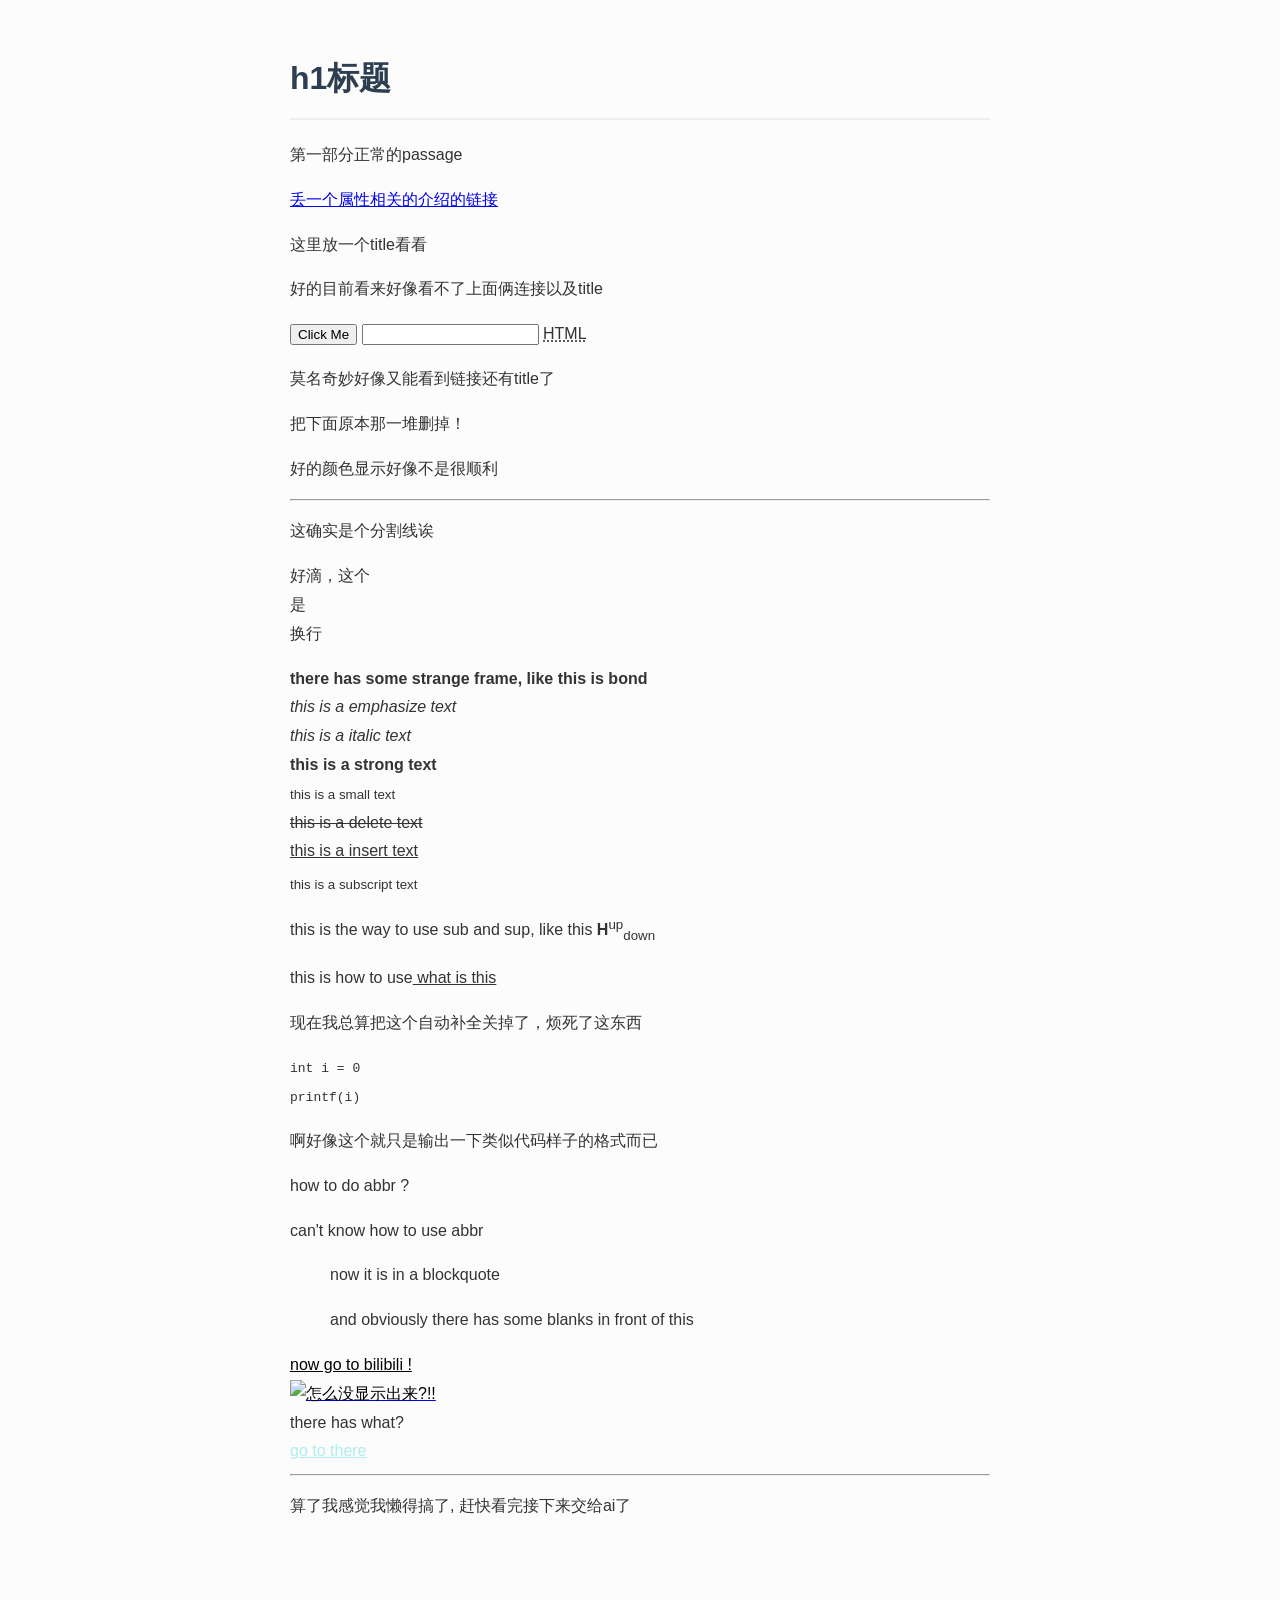
==== index.html @ e60d880b "html的学习就暂且到这里来，懒得看了，这个分支大概结束？（" ====
<!DOCTYPE html>
<html lang="zh-CN">
<head>
    <meta charset="UTF-8">
    <title>用于测试</title>
    <style>
        body {
            font-family: "Microsoft YaHei", sans-serif; /* 设置字体 */
            margin: 50px auto; /* 让内容在屏幕中间 */
            max-width: 700px; /* 限制网页最大宽度，阅读起来更舒服 */
            line-height: 1.8; /* 行间距 */
            color: #333; /* 文字颜色：深灰色 */
            background-color: #fcfcfc; /* 页面背景色：非常淡的浅灰白 */
        }
        h1 {
            color: #2c3e50; /* 标题颜色 */
            border-bottom: 2px solid #eee; /* 标题下面加一条浅色横线 */
            padding-bottom: 10px;
        }
        .highlight {
            background-color: #ffe0b2; /* 给文字加个橙色荧光笔背景 */
            padding: 2px 6px;
            border-radius: 4px;
        }
    </style>
</head>
<body>
    <h1>h1标题 </h1>
    <p>第一部分正常的passage</p>

    <a href="https://www.runoob.com/html/html-attributes.html">丢一个属性相关的介绍的链接</a>
    <p title="你能看到这个title吗">这里放一个title看看</p>
    <p>好的目前看来好像看不了上面俩连接以及title</p>
    <button onclick="alert('Button clicked!')">Click Me</button>
    <input type="text" required>
    <abbr title="HyperText Markup Language">HTML</abbr>
    <p>莫名奇妙好像又能看到链接还有title了</p>
    <p><span stytle="color:blue;font=Arial"> 把下面原本那一堆删掉！</span></p>
    <p>好的颜色显示好像不是很顺利</p>
    <hr>
    <p>这确实是个分割线诶</p>
    <!--原来如此，这个是注释！-->
    <!--我去，突然发现想搓网页除了html还要弄css还有js还有nodejs然后再去学css的高级版，纳尼，这么麻烦，那我还学鸡毛啊-->
    <p>好滴，这个<br>是<br>换行</p>
    <b>there has some strange frame, like this is bond</b></br>
    <em>this is a emphasize text</em></br>
    <i>this is a italic text</i></br>
    <strong>this is a strong text</strong></br>
    <small>this is a small text</small></br>
    <del>this is a delete text</del></br>
    <ins>this is a insert text</ins></br>
    <sub>this is a subscript text</sub></br>
    <p>this is the way  to use sub and sup, like this <b>H</b><sup>up</sup><sub>down</sub></b></p>
    <p>this is how to use<ins> what is this </ins></p>
    <p>现在我总算把这个自动补全关掉了，烦死了这东西</p>
    <p><code>
        int i = 0</br>
        printf(i)
    </code></p>
    <p>啊好像这个就只是输出一下类似代码样子的格式而已</p>
    <abbr>how to do abbr ?</abbr>
    <abbr title="sand"></abbr>
    <p> can't know how to use abbr</p>
    <blockquote>
        <p> now it is in a blockquote</p>
        <p>and obviously there has some blanks in front of this</p>
    </blockquote>
    <a href="https://www.bilibili.com/" target="_blank"style="color:black">now go to bilibili !</a>
    <br>
    <a href="https://gal.saop.cc/p/42529/?highlight=eden">
        <img src="sion.png" alt="怎么没显示出来?!!"style="color:black">
    </a>
    <br>
    <a id="here">there has what?</a><br>
    <a href="#here" style="color:paleturquoise">go to there</a>
    <hr>
    <p>算了我感觉我懒得搞了, 赶快看完接下来交给ai了</p>

    
    <br><br><br><br><br><br><br>
</body>
</html>
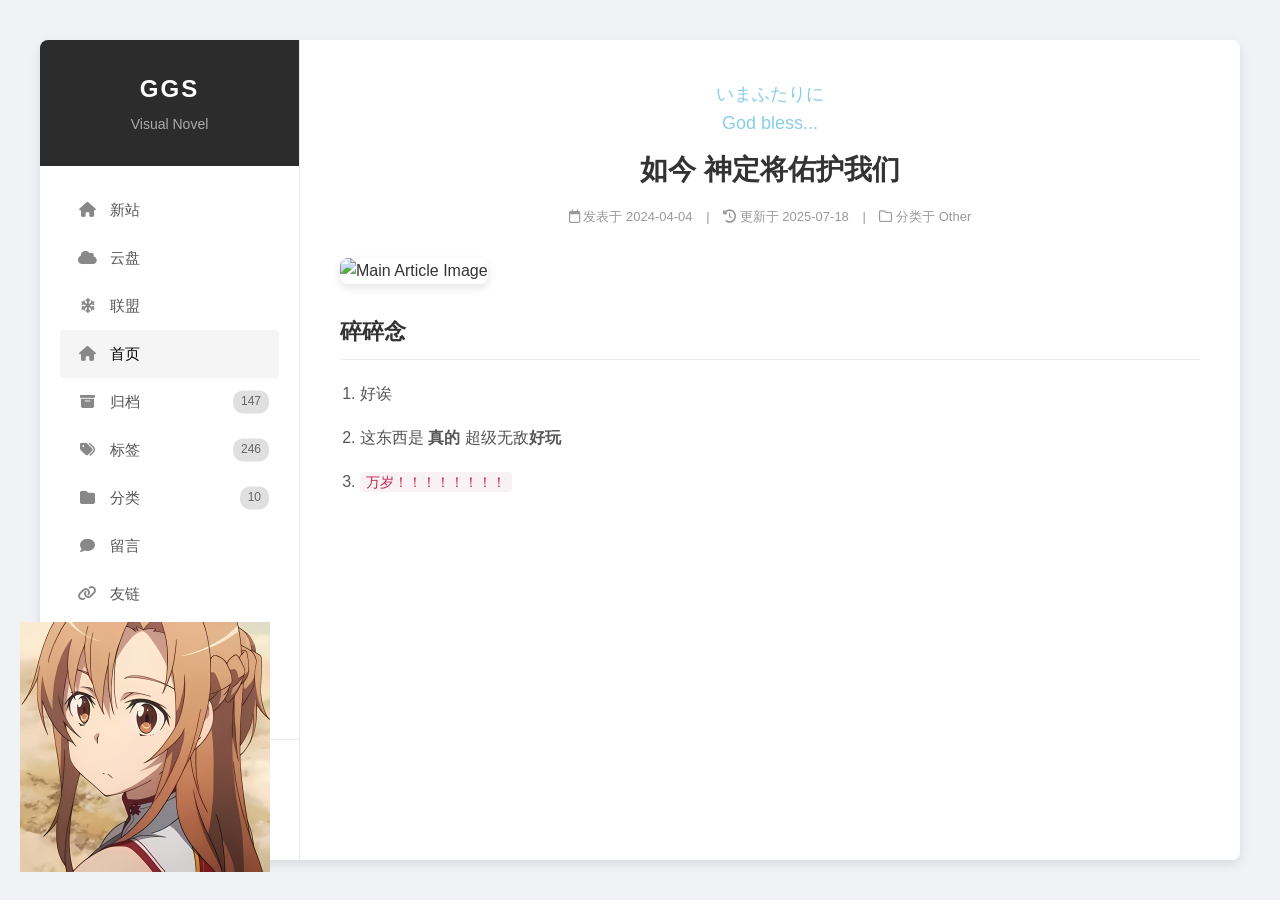
==== commit ecd10bbf: "该分支是最终网站会在的分支——————初调试" ====
--- a/index.html
+++ b/index.html
@@ -2,81 +2,92 @@
 <html lang="zh-CN">
 <head>
     <meta charset="UTF-8">
-    <title>用于测试</title>
-    <style>
-        body {
-            font-family: "Microsoft YaHei", sans-serif; /* 设置字体 */
-            margin: 50px auto; /* 让内容在屏幕中间 */
-            max-width: 700px; /* 限制网页最大宽度，阅读起来更舒服 */
-            line-height: 1.8; /* 行间距 */
-            color: #333; /* 文字颜色：深灰色 */
-            background-color: #fcfcfc; /* 页面背景色：非常淡的浅灰白 */
-        }
-        h1 {
-            color: #2c3e50; /* 标题颜色 */
-            border-bottom: 2px solid #eee; /* 标题下面加一条浅色横线 */
-            padding-bottom: 10px;
-        }
-        .highlight {
-            background-color: #ffe0b2; /* 给文字加个橙色荧光笔背景 */
-            padding: 2px 6px;
-            border-radius: 4px;
-        }
-    </style>
+    <meta name="viewport" content="width=device-width, initial-scale=1.0">
+    <title>GGS - Visual Novel</title>
+    <link rel="stylesheet" href="style.css">
+    <link rel="stylesheet" href="https://cdnjs.cloudflare.com/ajax/libs/font-awesome/6.4.0/css/all.min.css">
 </head>
 <body>
-    <h1>h1标题 </h1>
-    <p>第一部分正常的passage</p>
 
-    <a href="https://www.runoob.com/html/html-attributes.html">丢一个属性相关的介绍的链接</a>
-    <p title="你能看到这个title吗">这里放一个title看看</p>
-    <p>好的目前看来好像看不了上面俩连接以及title</p>
-    <button onclick="alert('Button clicked!')">Click Me</button>
-    <input type="text" required>
-    <abbr title="HyperText Markup Language">HTML</abbr>
-    <p>莫名奇妙好像又能看到链接还有title了</p>
-    <p><span stytle="color:blue;font=Arial"> 把下面原本那一堆删掉！</span></p>
-    <p>好的颜色显示好像不是很顺利</p>
-    <hr>
-    <p>这确实是个分割线诶</p>
-    <!--原来如此，这个是注释！-->
-    <!--我去，突然发现想搓网页除了html还要弄css还有js还有nodejs然后再去学css的高级版，纳尼，这么麻烦，那我还学鸡毛啊-->
-    <p>好滴，这个<br>是<br>换行</p>
-    <b>there has some strange frame, like this is bond</b></br>
-    <em>this is a emphasize text</em></br>
-    <i>this is a italic text</i></br>
-    <strong>this is a strong text</strong></br>
-    <small>this is a small text</small></br>
-    <del>this is a delete text</del></br>
-    <ins>this is a insert text</ins></br>
-    <sub>this is a subscript text</sub></br>
-    <p>this is the way  to use sub and sup, like this <b>H</b><sup>up</sup><sub>down</sub></b></p>
-    <p>this is how to use<ins> what is this </ins></p>
-    <p>现在我总算把这个自动补全关掉了，烦死了这东西</p>
-    <p><code>
-        int i = 0</br>
-        printf(i)
-    </code></p>
-    <p>啊好像这个就只是输出一下类似代码样子的格式而已</p>
-    <abbr>how to do abbr ?</abbr>
-    <abbr title="sand"></abbr>
-    <p> can't know how to use abbr</p>
-    <blockquote>
-        <p> now it is in a blockquote</p>
-        <p>and obviously there has some blanks in front of this</p>
-    </blockquote>
-    <a href="https://www.bilibili.com/" target="_blank"style="color:black">now go to bilibili !</a>
-    <br>
-    <a href="https://gal.saop.cc/p/42529/?highlight=eden">
-        <img src="sion.png" alt="怎么没显示出来?!!"style="color:black">
-    </a>
-    <br>
-    <a id="here">there has what?</a><br>
-    <a href="#here" style="color:paleturquoise">go to there</a>
-    <hr>
-    <p>算了我感觉我懒得搞了, 赶快看完接下来交给ai了</p>
+    <div class="page-wrapper">
+        
+        <div class="main-container">
+            
+            <aside class="sidebar">
+                <div class="sidebar-header">
+                    <h1>GGS</h1>
+                    <p>Visual Novel</p>
+                </div>
 
-    
-    <br><br><br><br><br><br><br>
+                <nav class="sidebar-menu">
+                    <ul>
+                        <li><a href="#"><i class="fa-solid fa-house"></i> 新站</a></li>
+                        <li><a href="#"><i class="fa-solid fa-cloud"></i> 云盘</a></li>
+                        <li><a href="#"><i class="fa-solid fa-snowflake"></i> 联盟</a></li>
+                        <li class="active"><a href="#"><i class="fa-solid fa-home"></i> 首页</a></li>
+                        <li>
+                            <a href="#"><i class="fa-solid fa-box-archive"></i> 归档</a>
+                            <span class="badge">147</span>
+                        </li>
+                        <li>
+                            <a href="#"><i class="fa-solid fa-tags"></i> 标签</a>
+                            <span class="badge">246</span>
+                        </li>
+                        <li>
+                            <a href="#"><i class="fa-solid fa-folder"></i> 分类</a>
+                            <span class="badge">10</span>
+                        </li>
+                        <li><a href="#"><i class="fa-solid fa-comment"></i> 留言</a></li>
+                        <li><a href="#"><i class="fa-solid fa-link"></i> 友链</a></li>
+                        <li><a href="#"><i class="fa-solid fa-info-circle"></i> 关于</a></li>
+                    </ul>
+                </nav>
+
+                <div class="sidebar-widget">
+                    <img id="music-btn" src="https://t.alcy.cc/ycy"alt="Asuna Placeholder" style="cursor: pointer;">
+                    <p class="widget-title">Asuna</p>
+                    <p class="widget-subtitle">LINK START!</p>
+                </div>
+            </aside>
+
+            <main class="content-area">
+                
+                <header class="article-header">
+                    <h2 class="sub-title" style="font-size: large;">いまふたりに <br>God bless...</h2>
+                    <h1 class="main-title">如今 神定将佑护我们</h1>
+                    
+                    <div class="article-meta">
+                        <span><i class="fa-regular fa-calendar"></i> 发表于 2024-04-04</span> | 
+                        <span><i class="fa-solid fa-clock-rotate-left"></i> 更新于 2025-07-18</span> | 
+                        <span><i class="fa-regular fa-folder"></i> 分类于 Other</span>
+                    </div>
+                </header>
+
+                <div class="article-image">
+                    <img src="https://picsum.photos/800/450" alt="Main Article Image">
+                </div>
+
+                <div class="article-content">
+                    <h3>碎碎念</h3>
+                    <ol>
+                        <li>好诶</li>
+                        <li>这东西是 <strong>真的</strong> 超级无敌<strong>好玩</strong></li>
+                        <li><code>万岁！！！！！！！！</code> </li>
+                    </ol>
+                </div>
+
+            </main>
+
+        </div>
+    </div>
+
+    <audio id="bg-music" src="" loop></audio>
+
+    <div id="web-pet" class="web-pet-container">
+        <div id="pet-dialog" class="pet-dialog">哇，你终于回来了~</div>
+        <img id="pet-img" src="pet.jpg" alt="桌宠">
+    </div>
+
+    <script src="script.js"></script>
 </body>
 </html>
--- a/style.css
+++ b/style.css
@@ -0,0 +1,282 @@
+/* ================= 基础重置 ================= */
+* {
+    margin: 0;
+    padding: 0;
+    box-sizing: border-box;
+    font-family: 'Microsoft YaHei', -apple-system, BlinkMacSystemFont, "Segoe UI", Roboto, "Helvetica Neue", Arial, sans-serif;
+}
+
+body {
+    background-color: #f0f2f5;
+    color: #333;
+    line-height: 1.6;
+    /* ==== 新增：固定平铺二次元背景 ==== */
+    /* 将下面单引号里的文字替换成我刚才单独发给你的那串图片链接，或者你保存在本地的图片路径 */
+    background-image: url('https://i.etsystatic.com/44283612/r/il/614a7c/5187283592/il_1588xN.5187283592_afxb.jpg');
+    background-repeat: repeat; /* 让背景像地砖一样铺满 */
+    background-size: 2000px; /* 控制平铺图案的大小，数值越小图案越密集 */
+    background-attachment: fixed; /* 核心：鼠标滚动网页时，背景图保持固定不动 */
+}
+
+/* ================= 整体布局 ================= */
+.page-wrapper {
+    /* 如果你需要左右两侧的二次元背景图，可以在这里设置 background-image */
+    min-height: 100vh;
+    padding: 40px 20px;
+    display: flex;
+    justify-content: center;
+}
+
+.main-container {
+    display: flex;
+    width: 100%;
+    max-width: 1200px;
+    background-color: #ffffff;
+    box-shadow: 0 4px 12px rgba(0,0,0,0.1);
+    border-radius: 8px;
+    overflow: hidden; /* 防止内容溢出圆角 */
+}
+
+/* ================= 侧边栏样式 ================= */
+.sidebar {
+    width: 260px;
+    flex-shrink: 0; /* 防止侧边栏被压缩 */
+    border-right: 1px solid #eaeaea;
+    display: flex;
+    flex-direction: column;
+}
+
+.sidebar-header {
+    background-color: #2c2c2c;
+    color: #ffffff;
+    padding: 30px 20px;
+    text-align: center;
+}
+
+.sidebar-header h1 {
+    font-size: 24px;
+    letter-spacing: 2px;
+}
+
+.sidebar-header p {
+    font-size: 14px;
+    color: #aaaaaa;
+    margin-top: 5px;
+}
+
+/* 侧边栏导航 */
+.sidebar-menu {
+    padding: 20px 0;
+    flex-grow: 1;
+}
+
+.sidebar-menu ul {
+    list-style: none;
+}
+
+.sidebar-menu li {
+    padding: 0 20px;
+    position: relative;
+}
+
+.sidebar-menu a {
+    display: flex;
+    align-items: center;
+    padding: 12px 15px;
+    text-decoration: none;
+    color: #555;
+    font-size: 15px;
+    border-radius: 4px;
+    transition: background-color 0.2s, color 0.2s;
+}
+
+.sidebar-menu a i {
+    width: 25px;
+    text-align: center;
+    margin-right: 10px;
+    color: #888;
+}
+
+.sidebar-menu li:hover a, 
+.sidebar-menu li.active a {
+    background-color: #f5f5f5;
+    color: #000;
+}
+
+/* 侧边栏徽章 (数字) */
+.badge {
+    position: absolute;
+    right: 30px;
+    top: 50%;
+    transform: translateY(-50%);
+    background-color: #e0e0e0;
+    color: #666;
+    font-size: 12px;
+    padding: 2px 8px;
+    border-radius: 10px;
+}
+
+/* 侧边栏底部小工具 */
+.sidebar-widget {
+    padding: 20px;
+    text-align: center;
+    border-top: 1px solid #eaeaea;
+}
+
+.sidebar-widget img {
+    width: 100%;
+    border-radius: 4px;
+    margin-bottom: 10px;
+}
+
+.widget-title {
+    font-weight: bold;
+}
+
+.widget-subtitle {
+    font-size: 12px;
+    color: #888;
+}
+
+/* ================= 主内容区域样式 ================= */
+.content-area {
+    flex-grow: 1;
+    padding: 40px;
+    background-color: #fff;
+    overflow-y: auto; /* 内容过多时可滚动 */
+}
+
+/* 文章头部 */
+.article-header {
+    text-align: center;
+    margin-bottom: 30px;
+}
+
+.sub-title {
+    font-size: 20px;
+    color: #87ceeb; /* 浅蓝色 */
+    font-weight: normal;
+    margin-bottom: 10px;
+}
+
+.main-title {
+    font-size: 28px;
+    color: #333;
+    margin-bottom: 15px;
+}
+
+.article-meta {
+    font-size: 13px;
+    color: #999;
+}
+
+.article-meta span {
+    margin: 0 10px;
+}
+
+/* 文章图片 */
+.article-image {
+    margin-bottom: 30px;
+}
+
+.article-image img {
+    width: 100%;
+    border-radius: 8px;
+    box-shadow: 0 4px 10px rgba(0,0,0,0.1);
+}
+
+/* 文章正文 */
+.article-content h3 {
+    font-size: 22px;
+    margin-bottom: 20px;
+    padding-bottom: 10px;
+    border-bottom: 1px solid #eaeaea;
+}
+
+.article-content ol {
+    padding-left: 20px;
+    line-height: 1.8;
+    color: #555;
+}
+
+.article-content li {
+    margin-bottom: 15px;
+}
+
+.article-content code {
+    background-color: #f9f2f4;
+    color: #c7254e;
+    padding: 2px 6px;
+    border-radius: 4px;
+    font-size: 14px;
+}
+/* ================= 交互特效与组件样式 ================= */
+
+/* 1. 鼠标光彩拖尾 */
+.mouse-trail {
+    position: absolute;
+    width: 10px;
+    height: 10px;
+    border-radius: 50%;
+    pointer-events: none; /* 防止特效阻挡鼠标点击 */
+    z-index: 9999;
+    /* 拖尾渐渐缩小并消失的动画 */
+    animation: trailFade 0.6s linear forwards; 
+}
+@keyframes trailFade {
+    0% { opacity: 0.8; transform: scale(1); }
+    100% { opacity: 0; transform: scale(0.2); }
+}
+
+/* 2. 点击烟花爆炸粒子 */
+.firework-particle {
+    position: absolute;
+    width: 6px;
+    height: 6px;
+    border-radius: 50%;
+    pointer-events: none;
+    z-index: 10000;
+    /* 烟花向四周散开并消失的动画 */
+    animation: blast 0.6s ease-out forwards;
+}
+@keyframes blast {
+    0% { transform: translate(0, 0) scale(1); opacity: 1; }
+    100% { transform: translate(var(--tx), var(--ty)) scale(0); opacity: 0; }
+}
+
+/* 3. 左下角桌宠样式 */
+.web-pet-container {
+    position: fixed;
+    left: 20px; /* 距离屏幕左侧的距离 */
+    bottom: 20px; /* 距离屏幕底部的距离 */
+    z-index: 9998;
+    cursor: pointer;
+}
+
+.web-pet-container img {
+    height: 250px; /* 桌宠图片的高度，可根据你的图片调整 */
+    width: auto;
+    transition: transform 0.2s; /* 转身时的过渡动画 */
+}
+
+/* 桌宠对话框样式（截图里那种带半透明底色的文字框） */
+.pet-dialog {
+    position: absolute;
+    top: -40px; /* 悬浮在小人头上 */
+    left: 40px;
+    background-color: rgba(240, 230, 210, 0.9); /* 奶黄色半透明背景 */
+    color: #666;
+    padding: 8px 15px;
+    border-radius: 10px;
+    font-size: 14px;
+    white-space: nowrap;
+    opacity: 0; /* 默认隐藏 */
+    transition: opacity 0.3s ease;
+    pointer-events: none;
+    box-shadow: 0 2px 5px rgba(0,0,0,0.1);
+}
+
+/* 显示对话框的类名 */
+.pet-dialog.show {
+    opacity: 1;
+}
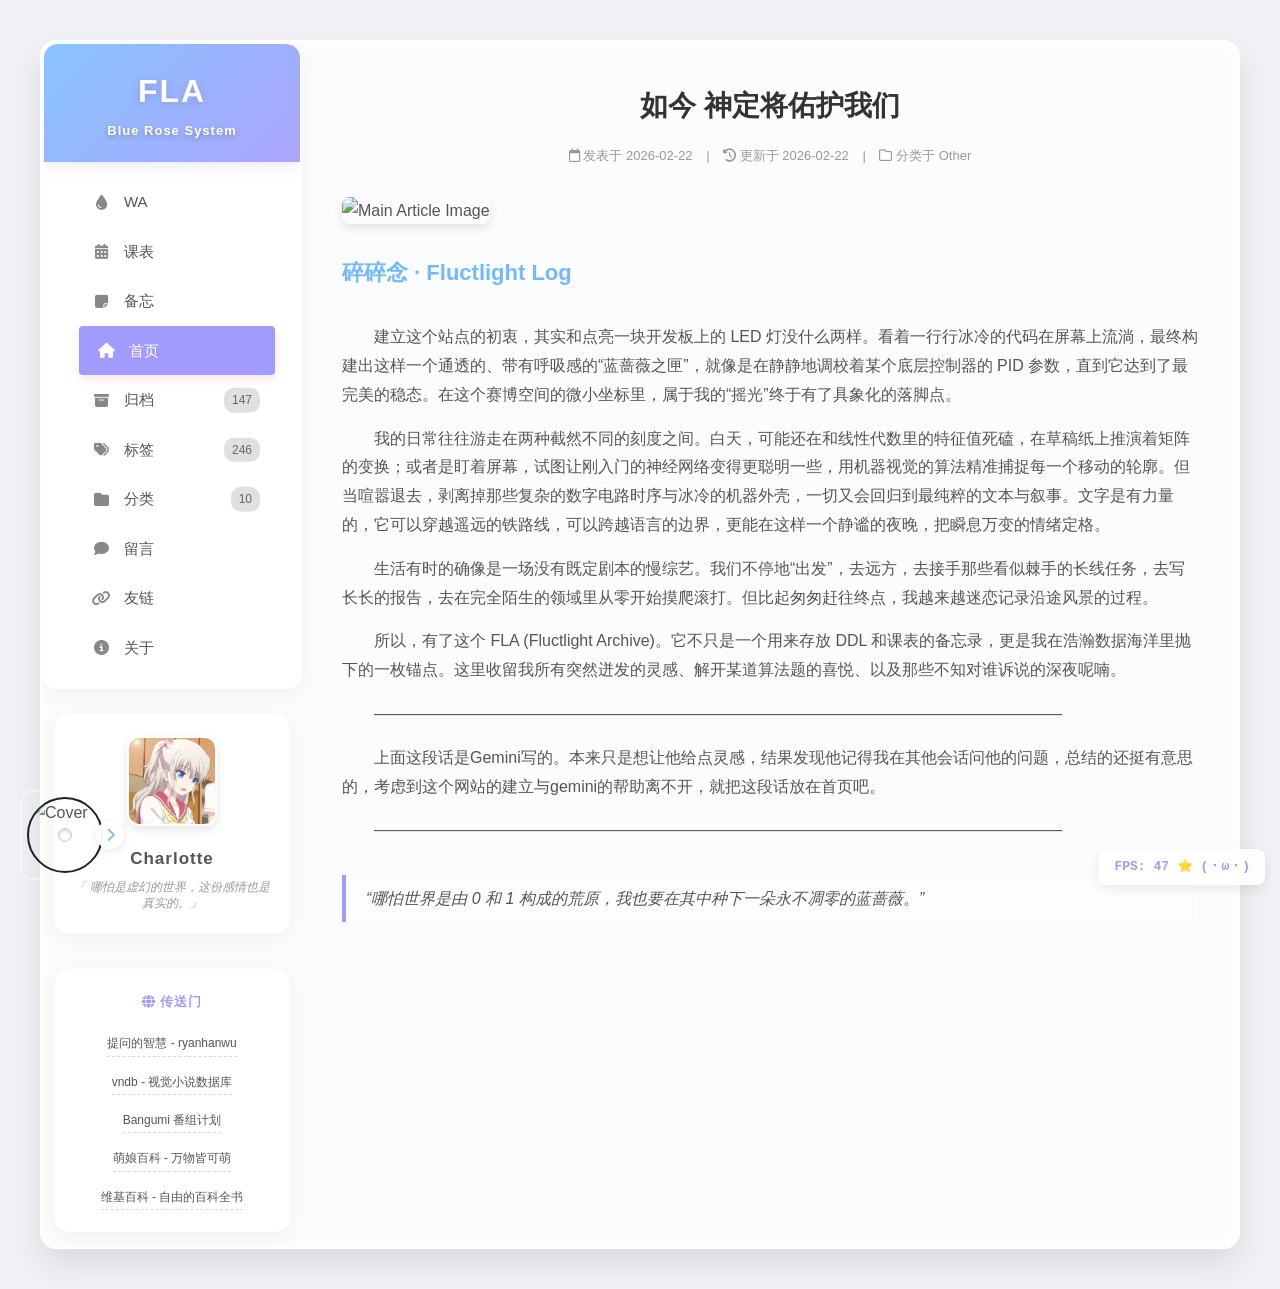
==== commit 39883fd2: "完成大部分页面基本功能设计，并且已经接入音乐播放功能,未上传本地music音乐库" ====
--- a/index.html
+++ b/index.html
@@ -3,7 +3,7 @@
 <head>
     <meta charset="UTF-8">
     <meta name="viewport" content="width=device-width, initial-scale=1.0">
-    <title>GGS - Visual Novel</title>
+    <title>FLA - Blue Rose Archive</title>
     <link rel="stylesheet" href="style.css">
     <link rel="stylesheet" href="https://cdnjs.cloudflare.com/ajax/libs/font-awesome/6.4.0/css/all.min.css">
 </head>
@@ -13,67 +13,109 @@
         
         <div class="main-container">
             
-            <aside class="sidebar">
-                <div class="sidebar-header">
-                    <h1>GGS</h1>
-                    <p>Visual Novel</p>
-                </div>
-
-                <nav class="sidebar-menu">
-                    <ul>
-                        <li><a href="#"><i class="fa-solid fa-house"></i> 新站</a></li>
-                        <li><a href="#"><i class="fa-solid fa-cloud"></i> 云盘</a></li>
-                        <li><a href="#"><i class="fa-solid fa-snowflake"></i> 联盟</a></li>
-                        <li class="active"><a href="#"><i class="fa-solid fa-home"></i> 首页</a></li>
+           <aside class="sidebar">
+                
+                <div class="sidebar-block">
+                    <div class="sidebar-header">
+                        <h1 style="font-size: 32px; letter-spacing: 2px;">FLA</h1>
+                        <p style="font-size: 13px; opacity: 0.8;">Blue Rose System</p>
+                    </div>
+                    <nav class="sidebar-menu" style="padding: 15px 10px;">
+                        <ul>
+                        <li><a href="WA.html"><i class="fa-solid fa-droplet"></i> WA</a></li>
+                        <li><a href="schedule.html"><i class="fa-solid fa-calendar-days"></i> 课表</a></li>
+                        <li><a href="remind.html"><i class="fa-solid fa-note-sticky"></i> 备忘</a></li>
+                        <li class="active"><a href="index.html"><i class="fa-solid fa-home"></i> 首页</a></li>
                         <li>
                             <a href="#"><i class="fa-solid fa-box-archive"></i> 归档</a>
                             <span class="badge">147</span>
                         </li>
                         <li>
-                            <a href="#"><i class="fa-solid fa-tags"></i> 标签</a>
+                            <a href="label.html"><i class="fa-solid fa-tags"></i> 标签</a>
                             <span class="badge">246</span>
                         </li>
                         <li>
                             <a href="#"><i class="fa-solid fa-folder"></i> 分类</a>
                             <span class="badge">10</span>
                         </li>
-                        <li><a href="#"><i class="fa-solid fa-comment"></i> 留言</a></li>
+                        <li><a href="left.html"><i class="fa-solid fa-comment"></i> 留言</a></li>
                         <li><a href="#"><i class="fa-solid fa-link"></i> 友链</a></li>
-                        <li><a href="#"><i class="fa-solid fa-info-circle"></i> 关于</a></li>
+                        <li ><a href="about.html"><i class="fa-solid fa-info-circle"></i> 关于</a></li>
+                        </ul>
+                    </nav>
+                </div>
+
+                <div class="sidebar-block developer-profile">
+                    <img class="profile-avatar" src="Charlotte.jpg" alt="Avatar">
+                    <h3 class="profile-name">Charlotte</h3>
+                    <p class="profile-signature">「 哪怕是虚幻的世界，这份感情也是真实的。」</p>
+                </div>
+
+                <div class="sidebar-block sidebar-links-section">
+                    <div class="links-title"><i class="fa-solid fa-globe"></i> 传送门</div>
+                    <ul class="sidebar-links-list">
+                        <li><a href="https://github.com/ryanhanwu/How-To-Ask-Questions-The-Smart-Way/blob/main/README-zh_CN.md" target="_blank">提问的智慧 - ryanhanwu</a></li>
+                        <li><a href="https://vndb.org" target="_blank">vndb - 视觉小说数据库</a></li>
+                        <li><a href="https://bgm.tv" target="_blank">Bangumi 番组计划</a></li>
+                        <li><a href="https://moegirl.uk" target="_blank">萌娘百科 - 万物皆可萌</a></li>
+                        <li><a href="https://zh.wikipedia.org" target="_blank">维基百科 - 自由的百科全书</a></li>
                     </ul>
-                </nav>
+                </div>
 
-                <div class="sidebar-widget">
-                    <img id="music-btn" src="https://t.alcy.cc/ycy"alt="Asuna Placeholder" style="cursor: pointer;">
-                    <p class="widget-title">Asuna</p>
-                    <p class="widget-subtitle">LINK START!</p>
-                </div>
             </aside>
 
             <main class="content-area">
                 
                 <header class="article-header">
-                    <h2 class="sub-title" style="font-size: large;">いまふたりに <br>God bless...</h2>
+                    
                     <h1 class="main-title">如今 神定将佑护我们</h1>
                     
                     <div class="article-meta">
-                        <span><i class="fa-regular fa-calendar"></i> 发表于 2024-04-04</span> | 
-                        <span><i class="fa-solid fa-clock-rotate-left"></i> 更新于 2025-07-18</span> | 
+                        <span><i class="fa-regular fa-calendar"></i> 发表于 2026-02-22</span> | 
+                        <span><i class="fa-solid fa-clock-rotate-left"></i> 更新于 2026-02-22</span> | 
                         <span><i class="fa-regular fa-folder"></i> 分类于 Other</span>
                     </div>
                 </header>
 
                 <div class="article-image">
-                    <img src="https://picsum.photos/800/450" alt="Main Article Image">
+                    <img src="https://t.alcy.cc/ycy?" alt="Main Article Image">
                 </div>
 
                 <div class="article-content">
-                    <h3>碎碎念</h3>
-                    <ol>
-                        <li>好诶</li>
-                        <li>这东西是 <strong>真的</strong> 超级无敌<strong>好玩</strong></li>
-                        <li><code>万岁！！！！！！！！</code> </li>
-                    </ol>
+                    <h3 style="color: var(--theme-blue); border-bottom: 2px dashed var(--glass-border); padding-bottom: 10px; margin-bottom: 20px;">碎碎念 · Fluctlight Log</h3>
+                   
+
+                    <p style="line-height: 1.8; margin-bottom: 15px; text-indent: 2em;">
+                        建立这个站点的初衷，其实和点亮一块开发板上的 LED 灯没什么两样。看着一行行冰冷的代码在屏幕上流淌，最终构建出这样一个通透的、带有呼吸感的“蓝蔷薇之匣”，就像是在静静地调校着某个底层控制器的 PID 参数，直到它达到了最完美的稳态。在这个赛博空间的微小坐标里，属于我的“摇光”终于有了具象化的落脚点。
+                    </p>
+
+                    <p style="line-height: 1.8; margin-bottom: 15px; text-indent: 2em;">
+                        我的日常往往游走在两种截然不同的刻度之间。白天，可能还在和线性代数里的特征值死磕，在草稿纸上推演着矩阵的变换；或者是盯着屏幕，试图让刚入门的神经网络变得更聪明一些，用机器视觉的算法精准捕捉每一个移动的轮廓。但当喧嚣退去，剥离掉那些复杂的数字电路时序与冰冷的机器外壳，一切又会回归到最纯粹的文本与叙事。文字是有力量的，它可以穿越遥远的铁路线，可以跨越语言的边界，更能在这样一个静谧的夜晚，把瞬息万变的情绪定格。
+                    </p>
+
+                    <p style="line-height: 1.8; margin-bottom: 15px; text-indent: 2em;">
+                        生活有时的确像是一场没有既定剧本的慢综艺。我们不停地“出发”，去远方，去接手那些看似棘手的长线任务，去写长长的报告，去在完全陌生的领域里从零开始摸爬滚打。但比起匆匆赶往终点，我越来越迷恋记录沿途风景的过程。
+                    </p>
+
+                    <p style="line-height: 1.8; margin-bottom: 15px; text-indent: 2em;">
+                        所以，有了这个 FLA (Fluctlight Archive)。它不只是一个用来存放 DDL 和课表的备忘录，更是我在浩瀚数据海洋里抛下的一枚锚点。这里收留我所有突然迸发的灵感、解开某道算法题的喜悦、以及那些不知对谁诉说的深夜呢喃。
+                    </p>
+
+                    <p style="line-height: 1.8; margin-bottom: 15px; text-indent: 2em;">
+                        ———————————————————————————————————————————
+                    </p>
+
+                    <p style="line-height: 1.8; margin-bottom: 15px; text-indent: 2em;">
+                        上面这段话是Gemini写的。本来只是想让他给点灵感，结果发现他记得我在其他会话问他的问题，总结的还挺有意思的，考虑到这个网站的建立与gemini的帮助离不开，就把这段话放在首页吧。
+                    </p>
+
+                    <p style="line-height: 1.8; margin-bottom: 15px; text-indent: 2em;">
+                        ———————————————————————————————————————————
+                    </p>
+
+                    <blockquote style="border-left: 4px solid var(--theme-pink); padding: 10px 20px; background: rgba(255,255,255,0.4); border-radius: 0 8px 8px 0; font-style: italic; color: var(--text-main); margin-top: 30px; box-shadow: 0 2px 10px rgba(0,0,0,0.02);">
+                        “哪怕世界是由 0 和 1 构成的荒原，我也要在其中种下一朵永不凋零的蓝蔷薇。”
+                    </blockquote>
                 </div>
 
             </main>
@@ -83,10 +125,40 @@
 
     <audio id="bg-music" src="" loop></audio>
 
-    <div id="web-pet" class="web-pet-container">
-        <div id="pet-dialog" class="pet-dialog">哇，你终于回来了~</div>
-        <img id="pet-img" src="pet.jpg" alt="桌宠">
+
+
+    
+    <div id="fps-box" class="fps-box">FPS: -- (≧∇≦)ﾉ</div>
+
+<div id="global-player" class="global-player collapsed">
+        
+        <div class="player-toggle" id="player-toggle">
+            <img id="player-cover" src="https://picsum.photos/100" alt="Cover" class="record-spin">
+            <div class="player-sleeve">
+                <div class="record-center"></div>
+            </div>
+            <div class="toggle-arrow"><i class="fa-solid fa-chevron-right"></i></div>
+        </div>
+
+        <div class="player-panel">
+            <div class="player-info">
+                <div class="player-title" id="player-title">等待载入...</div>
+                <div class="player-artist" id="player-artist">Asuna</div>
+                <div class="player-controls">
+                    <button id="btn-prev" title="上一首"><i class="fa-solid fa-backward-step"></i></button>
+                    <button id="btn-play" class="play-btn-main" title="播放/暂停"><i class="fa-solid fa-play"></i></button>
+                    <button id="btn-next" title="下一首"><i class="fa-solid fa-forward-step"></i></button>
+                </div>
+            </div>
+            
+            <ul class="playlist" id="playlist">
+                </ul>
+        </div>
+        
+        <audio id="bg-music"></audio>
     </div>
+
+    <script src="music/playlist.js"></script>
 
     <script src="script.js"></script>
 </body>
--- a/style.css
+++ b/style.css
@@ -6,10 +6,37 @@
     font-family: 'Microsoft YaHei', -apple-system, BlinkMacSystemFont, "Segoe UI", Roboto, "Helvetica Neue", Arial, sans-serif;
 }
 
+/* ================= 全局主题色定义 ================= */
+:root {
+    /*粉色的主题*/
+    /*--theme-pink: #ffb6c1;*/    /* 猛男粉 */
+    /*--theme-blue: #87ceeb;*/    /* 清新蓝 */
+    
+    /*蓝紫的主题*/
+    --theme-blue: #74b9ff;  /* 保持明亮的蓝色 */
+    --theme-pink: #a29bfe;  /* 将原本的粉色改为这种带有紫色调的“冰凌紫”，更具冰晶感 */
+
+    --glass-bg: rgba(255, 255, 255, 0.75); /* 毛玻璃背景色 */
+    --glass-border: rgba(255, 255, 255, 0.6); /* 毛玻璃高光边框 */
+    --text-main: #555;        /* 主文字色（比纯黑更柔和） */
+    --text-light: #999;       /* 次要文字色 */
+}
+
+/* ================= 基础重置优化 ================= */
+* {
+    margin: 0;
+    padding: 0;
+    box-sizing: border-box;
+    /* 使用更圆润的系统字体组合 */
+    font-family: "Nunito", "Microsoft YaHei", "PingFang SC", sans-serif;
+}
+
 body {
     background-color: #f0f2f5;
-    color: #333;
-    line-height: 1.6;
+/* ...保持你原有的背景图片代码不变... */
+    /* 只修改下面这两行颜色设定 */
+    color: var(--text-main);
+    line-height: 1.7; /* 让文字行高更宽松一点，看起来更舒服 */
     /* ==== 新增：固定平铺二次元背景 ==== */
     /* 将下面单引号里的文字替换成我刚才单独发给你的那串图片链接，或者你保存在本地的图片路径 */
     background-image: url('https://i.etsystatic.com/44283612/r/il/614a7c/5187283592/il_1588xN.5187283592_afxb.jpg');
@@ -18,50 +45,73 @@
     background-attachment: fixed; /* 核心：鼠标滚动网页时，背景图保持固定不动 */
 }
 
-/* ================= 整体布局 ================= */
+/* ================= 整体布局 (玻璃化) ================= */
 .page-wrapper {
-    /* 如果你需要左右两侧的二次元背景图，可以在这里设置 background-image */
     min-height: 100vh;
     padding: 40px 20px;
     display: flex;
     justify-content: center;
+    align-items: flex-start; /* 防止内容少时居中而在长页面跳动 */
 }
 
 .main-container {
     display: flex;
     width: 100%;
     max-width: 1200px;
-    background-color: #ffffff;
-    box-shadow: 0 4px 12px rgba(0,0,0,0.1);
-    border-radius: 8px;
-    overflow: hidden; /* 防止内容溢出圆角 */
+    /* 【核心改动】：毛玻璃特效 */
+    background-color: var(--glass-bg);
+    backdrop-filter: blur(16px) saturate(120%); /* 模糊+轻微增加饱和度，更通透 */
+    -webkit-backdrop-filter: blur(16px) saturate(120%);
+    border-radius: 16px; /* 更大的圆角 */
+    border: 2px solid var(--glass-border); /* 加上一道亮晶晶的白边 */
+    box-shadow: 0 15px 35px rgba(0,0,0,0.1), inset 0 0 20px rgba(255,255,255,0.5); /* 外阴影+内发光 */
+    overflow: hidden; 
+    transition: transform 0.3s, box-shadow 0.3s;
+}
+
+/* 让整个大容器悬浮时也有一种呼吸感 */
+.main-container:hover {
+    box-shadow: 0 20px 45px rgba(0,0,0,0.12), inset 0 0 20px rgba(255,255,255,0.6);
 }
 
 /* ================= 侧边栏样式 ================= */
 .sidebar {
-    width: 260px;
-    flex-shrink: 0; /* 防止侧边栏被压缩 */
-    border-right: 1px solid #eaeaea;
+width: 260px;
+    flex-shrink: 0;
+    /* 去掉原有的实色背景和灰色边框 */
+    background-color: transparent; 
+    border-right: 2px solid var(--glass-border); /* 改用半透明分割线 */
     display: flex;
     flex-direction: column;
 }
 
 .sidebar-header {
-    background-color: #2c2c2c;
+/* 【核心修改】：紫蔷薇与冰蓝色的梦幻渐变，带有 85% 的半透明果冻感 */
+    background-image: linear-gradient(135deg, rgba(116, 185, 255, 0.85), rgba(162, 155, 254, 0.9));
     color: #ffffff;
-    padding: 30px 20px;
+    padding: 15px 20px;
     text-align: center;
+    border-bottom-right-radius: 16px;
+    /* 顺手给左上角也加个圆角，完美贴合外层大容器 */
+    border-top-left-radius: 14px; 
+    box-shadow: 0 4px 15px rgba(162, 155, 254, 0.2); /* 加一点紫色的发光阴影 */
+    margin-bottom: 15px;
 }
 
 .sidebar-header h1 {
-    font-size: 24px;
-    letter-spacing: 2px;
+    color: #ffffff;
+    font-weight: 900;
+    text-shadow: 0 2px 8px rgba(0, 0, 0, 0.15); /* 给大字加一层柔和的阴影 */
 }
 
 .sidebar-header p {
-    font-size: 14px;
-    color: #aaaaaa;
-    margin-top: 5px;
+color: #ffffff;
+    font-weight: 600;
+    letter-spacing: 1px;
+    text-shadow: 0 2px 5px rgba(0, 0, 0, 0.25);
+    /* 【核心修改】：缩小副标题和主标题之间的间距 */
+    margin-top: 2px; 
+    opacity: 1 !important;
 }
 
 /* 侧边栏导航 */
@@ -99,8 +149,20 @@
 
 .sidebar-menu li:hover a, 
 .sidebar-menu li.active a {
-    background-color: #f5f5f5;
-    color: #000;
+    /* 使用主题粉色作为高亮背景，并加个小圆角 */
+    background-color: var(--theme-pink);
+    color: #fff;
+    box-shadow: 0 4px 10px rgba(255, 182, 193, 0.4); /* 粉色光晕 */
+    transform: translateX(5px); /* 悬浮时微微向右弹一下 */
+}
+/* 给图标也变个色 */
+.sidebar-menu li:hover a i, 
+.sidebar-menu li.active a i {
+    color: #fff;
+}
+.sidebar-menu a {
+    /* (原有代码不变) */
+    transition: all 0.3s cubic-bezier(0.25, 0.8, 0.25, 1); /* 加上 Q 弹的过渡曲线 */
 }
 
 /* 侧边栏徽章 (数字) */
@@ -120,7 +182,9 @@
 .sidebar-widget {
     padding: 20px;
     text-align: center;
-    border-top: 1px solid #eaeaea;
+    /* 改用半透明分割线 */
+    border-top: 2px solid var(--glass-border);
+    background-color: rgba(255,255,255,0.2); /* 稍微加一点点底色衬托组件 */
 }
 
 .sidebar-widget img {
@@ -142,8 +206,9 @@
 .content-area {
     flex-grow: 1;
     padding: 40px;
-    background-color: #fff;
-    overflow-y: auto; /* 内容过多时可滚动 */
+    /* 去掉白色背景 */
+    background-color: transparent;
+    overflow-y: auto; 
 }
 
 /* 文章头部 */
@@ -231,17 +296,46 @@
 /* 2. 点击烟花爆炸粒子 */
 .firework-particle {
     position: absolute;
-    width: 6px;
-    height: 6px;
+    width: 40px;
+    height: 40px;
     border-radius: 50%;
     pointer-events: none;
     z-index: 10000;
     /* 烟花向四周散开并消失的动画 */
-    animation: blast 0.6s ease-out forwards;
+    animation: blast 0.8s ease-out forwards;
 }
 @keyframes blast {
     0% { transform: translate(0, 0) scale(1); opacity: 1; }
     100% { transform: translate(var(--tx), var(--ty)) scale(0); opacity: 0; }
+}
+
+/* 3. 点击烟花爆炸圆环 */
+.firework-ring {
+    position: absolute;
+    width: 10px;
+    height: 10px;
+    border-radius: 50%;
+    border: 2px solid;
+    pointer-events: none;
+    z-index: 10000;
+    /* 圆环从中心向外扩大并淡出的动画 */
+    animation: ringExpand 0.8s ease-out forwards;
+    transform: translate(-50%, -50%); /* 让圆环从中心点向外扩展 */
+}
+
+@keyframes ringExpand {
+    0% {
+        width: 20px;
+        height: 20px;
+        opacity: 1;
+        border-width: 2px;
+    }
+    100% {
+        width: 200px;
+        height: 200px;
+        opacity: 0;
+        border-width: 1px;
+    }
 }
 
 /* 3. 左下角桌宠样式 */
@@ -279,4 +373,1173 @@
 /* 显示对话框的类名 */
 .pet-dialog.show {
     opacity: 1;
-}+}
+/* ================= WA 流水账页面样式 ================= */
+/* ================= WA 流水账页面样式 ================= */
+/* ================= WA 流水账页面样式 ================= */
+/* ================= WA 流水账页面样式 ================= */
+/* ================= WA 流水账页面样式 ================= */
+/* ================= WA 流水账页面样式 ================= */
+/* WA 页面卡片玻璃化，并加上粉色边框 */
+.wa-editor-box, .wa-post {
+    background: rgba(255, 255, 255, 0.55) !important; /* 稍微比大背景白一点，突出层次 */
+    /* ========= 【删除这一行！】 ========= */
+    /* backdrop-filter: blur(8px); */ 
+    /* ================================= */
+    border: 2px solid var(--glass-border); /* 亮晶晶边框 */
+    border-radius: 12px;
+    padding: 20px;
+    margin-bottom: 25px;
+    box-shadow: 0 5px 15px rgba(0,0,0,0.05);
+    transition: all 0.3s cubic-bezier(0.25, 0.8, 0.25, 1); /* Q弹动画 */
+}
+/* 悬浮时卡片上浮并发光 */
+.wa-editor-box:hover, .wa-post:hover {
+    transform: translateY(-5px) scale(1.01);
+    box-shadow: 0 12px 25px rgba(255, 182, 193, 0.25) !important; /* 粉色光晕阴影 */
+    border-color: var(--theme-pink); /* 边框变粉 */
+}
+#wa-textarea {
+    width: 100%;
+    min-height: 100px;
+    border: none;
+    resize: vertical;
+    outline: none;
+    font-size: 15px;
+    color: #333;
+    font-family: inherit;
+    margin-bottom: 10px;
+}
+
+.wa-editor-tools {
+    display: flex;
+    justify-content: space-between;
+    align-items: center;
+    border-top: 1px dashed #eaeaea;
+    padding-top: 10px;
+}
+
+.wa-tool-btn {
+    cursor: pointer;
+    color: #666;
+    font-size: 14px;
+    transition: color 0.2s;
+}
+.wa-tool-btn:hover { color: #87ceeb; }
+
+.wa-meta-info {
+    font-size: 12px;
+    color: #999;
+    margin-right: 15px;
+}
+
+#wa-submit-btn {
+    background-color: #87ceeb;
+    color: white;
+    border: none;
+    padding: 6px 15px;
+    border-radius: 4px;
+    cursor: pointer;
+    font-weight: bold;
+    transition: background 0.2s;
+}
+#wa-submit-btn:hover { background-color: #5bbde0; }
+
+#wa-image-preview-container {
+    position: relative;
+    display: inline-block;
+    margin-bottom: 10px;
+}
+#wa-image-preview {
+    max-height: 100px;
+    border-radius: 4px;
+    border: 1px solid #eee;
+}
+#wa-remove-image {
+    position: absolute;
+    top: -5px;
+    right: -5px;
+    background: #ff4757;
+    color: white;
+    border: none;
+    border-radius: 50%;
+    width: 20px;
+    height: 20px;
+    cursor: pointer;
+    font-size: 12px;
+}
+
+/* 发布的单条记录卡片 */
+.wa-post {
+    background: #fff;
+    border: 1px solid #eaeaea;
+    border-radius: 8px;
+    padding: 20px;
+    margin-bottom: 20px;
+}
+.wa-post-header {
+    font-size: 12px;
+    color: #999;
+    margin-bottom: 10px;
+    padding-bottom: 10px;
+    border-bottom: 1px solid #f5f5f5;
+}
+.wa-post-content {
+    font-size: 15px;
+    line-height: 1.6;
+    margin-bottom: 15px;
+    white-space: pre-wrap; /* 保留文本换行 */
+}
+.wa-post-image {
+    max-width: 100%;
+    max-height: 300px;
+    border-radius: 8px;
+    margin-bottom: 15px;
+}
+
+/* 评论区样式 */
+.wa-comments {
+    background: #f9f9f9;
+    padding: 15px;
+    border-radius: 6px;
+    margin-top: 15px;
+}
+.wa-comment-item {
+    font-size: 13px;
+    border-bottom: 1px dashed #eee;
+    padding: 8px 0;
+}
+.wa-comment-item:last-child { border-bottom: none; }
+.wa-comment-time {
+    color: #aaa;
+    font-size: 11px;
+    margin-left: 10px;
+}
+.wa-comment-input-box {
+    display: flex;
+    margin-top: 10px;
+}
+.wa-comment-input {
+    flex-grow: 1;
+    border: 1px solid #ddd;
+    border-radius: 4px;
+    padding: 6px 10px;
+    font-size: 13px;
+    outline: none;
+}
+.wa-comment-btn {
+    background: #fff;
+    border: 1px solid #ddd;
+    border-radius: 4px;
+    padding: 0 15px;
+    margin-left: 10px;
+    cursor: pointer;
+    font-size: 13px;
+}
+.wa-comment-btn:hover { background: #eee; }
+/* ================= 三个点下拉菜单样式 ================= */
+.wa-more-options {
+    position: relative;
+}
+.wa-more-btn {
+    background: none;
+    border: none;
+    cursor: pointer;
+    color: #999;
+    font-size: 16px;
+    padding: 2px 8px;
+    border-radius: 4px;
+    transition: background 0.2s, color 0.2s;
+}
+.wa-more-btn:hover {
+    background: #f0f0f0;
+    color: #87ceeb; /* 悬浮时变成清新的蓝色 */
+}
+.wa-dropdown-menu {
+    display: none; 
+    position: absolute;
+    right: 0;
+    top: 100%;
+    margin-top: 5px;
+    background: #fff;
+    border: 1px solid #ffe4e1;
+    box-shadow: 0 4px 15px rgba(0,0,0,0.08);
+    border-radius: 8px;
+    z-index: 100;
+    min-width: 120px;
+    overflow: hidden;
+}
+.wa-dropdown-menu.show {
+    display: block;
+    animation: fadeIn 0.2s ease-out;
+}
+.wa-dropdown-menu .wa-delete-btn {
+    width: 100%;
+    text-align: left;
+    padding: 10px 15px;
+    background: none;
+    border: none;
+    color: #ff4757;
+    cursor: pointer;
+    font-size: 13px;
+    transition: background 0.2s;
+}
+.wa-dropdown-menu .wa-delete-btn:hover {
+    background: #fff0f1; /* 鼠标放上去有浅红色的底色反馈 */
+}
+
+/* ================= 二次元居中弹窗样式 ================= */
+.anime-modal-overlay {
+    display: none; /* 默认隐藏 */
+    position: fixed;
+    top: 0;
+    left: 0;
+    width: 100%;
+    height: 100%;
+    background: rgba(0, 0, 0, 0.3); /* 半透明黑底 */
+    backdrop-filter: blur(3px); /* 弹窗时背景微微模糊 */
+    z-index: 99999;
+    justify-content: center;
+    align-items: center;
+}
+.anime-modal-overlay.show {
+    display: flex;
+    animation: fadeIn 0.2s;
+}
+.anime-modal-box {
+    background: #fff;
+    width: 320px;
+    border-radius: 16px; /* 比较圆润可爱的边缘 */
+    box-shadow: 0 10px 40px rgba(255, 182, 193, 0.4);
+    text-align: center;
+    border: 3px solid #ffe4e1; /* 萌萌的粉色边框 */
+    transform: scale(0.9);
+    /* 加入弹跳出现的动画，非常有活力 */
+    animation: popUp 0.4s cubic-bezier(0.175, 0.885, 0.32, 1.275) forwards; 
+    overflow: hidden;
+}
+.anime-modal-header {
+    background: #fff0f1;
+    color: #ff7675;
+    padding: 12px;
+    font-weight: bold;
+    font-size: 16px;
+    letter-spacing: 1px;
+}
+.anime-modal-body {
+    padding: 30px 20px;
+    color: #555;
+    font-size: 15px;
+    line-height: 1.5;
+}
+.anime-modal-footer {
+    display: flex;
+    border-top: 1px solid #ffe4e1;
+}
+.anime-btn {
+    flex: 1;
+    padding: 14px;
+    border: none;
+    cursor: pointer;
+    font-size: 14px;
+    background: #fff;
+    transition: background 0.2s, color 0.2s;
+}
+.anime-btn.cancel {
+    border-right: 1px solid #ffe4e1;
+    color: #999;
+}
+.anime-btn.cancel:hover {
+    background: #f9f9f9;
+    color: #666;
+}
+.anime-btn.confirm {
+    color: #ff4757;
+    font-weight: bold;
+}
+.anime-btn.confirm:hover {
+    background: #ff7675;
+    color: #fff;
+}
+
+/* 动画关键帧 */
+@keyframes fadeIn {
+    from { opacity: 0; }
+    to { opacity: 1; }
+}
+@keyframes popUp {
+    to { transform: scale(1); }
+}
+/* ================= 全局滚动条美化 (二次元纤细风) ================= */
+/* ================= 全局滚动条美化 (二次元纤细风) ================= */
+/* ================= 全局滚动条美化 (二次元纤细风) ================= */
+/* ================= 全局滚动条美化 (二次元纤细风) ================= */
+/* ================= 全局滚动条美化 (二次元纤细风) ================= */
+/* 滚动条整体宽度 */
+::-webkit-scrollbar {
+    width: 8px; /* 侧边主滚动条 */
+    height: 8px; /* 横向滚动条 */
+}
+/* 滚动条轨道 (透明) */
+::-webkit-scrollbar-track {
+    background: transparent;
+    border-radius: 10px;
+}
+/* 滚动条滑块 (猛男粉色，圆润) */
+::-webkit-scrollbar-thumb {
+    background: var(--theme-pink); 
+    background-image: linear-gradient(45deg, var(--theme-pink), var(--theme-blue)); /* 渐变色更梦幻 */
+    border-radius: 10px;
+    border: 2px solid transparent; /*通过透明边框挤压，让滑块看起来更细 */
+    background-clip: content-box;
+}
+/* 鼠标按住滚动条时 */
+::-webkit-scrollbar-thumb:hover {
+    background-color: var(--theme-blue);
+}
+
+/* ================= 右下角帧率显示 ================= */
+/* ================= 右下角帧率显示 ================= */
+/* ================= 右下角帧率显示 ================= */
+/* ================= 右下角帧率显示 ================= */
+/* ================= 右下角帧率显示 ================= */
+
+.fps-box {
+    position: fixed;
+    bottom: 15px; 
+    right: 15px;  
+    /* 【修改】：将透明度从 0.6 提高到 0.85，背景变得更白、更实一点 */
+    background: rgba(255, 255, 255, 0.85); 
+    backdrop-filter: blur(6px); /* 稍微增加一点模糊度，质感更好 */
+    -webkit-backdrop-filter: blur(6px);
+    border: 1px solid var(--glass-border);
+    border-radius: 8px; 
+    /* 【修改】：内边距稍微撑大一点，让框更有分量感 */
+    padding: 6px 14px; 
+    /* 【修改】：字体稍微调大，从 11px 改到 13px，清晰但又不会太大 */
+    font-size: 13px; 
+    color: var(--theme-pink); 
+    font-weight: bold;
+    font-family: 'Nunito', monospace; 
+    box-shadow: 0 4px 12px rgba(0,0,0,0.08); /* 稍微加深一点点阴影，让它更有立体感 */
+    z-index: 99999;
+    pointer-events: none; 
+}
+
+/* ================= 课表与 DDL 页面样式 ================= */
+/* ================= 课表与 DDL 页面样式 ================= */
+/* ================= 课表与 DDL 页面样式 ================= */
+/* ================= 课表与 DDL 页面样式 ================= */
+/* ================= 课表与 DDL 页面样式 ================= */
+/* ================= 课表与 DDL 页面样式 ================= */
+
+.week-nav {
+    display: flex;
+    align-items: center;
+    background: var(--glass-bg);
+    padding: 5px 15px;
+    border-radius: 20px;
+    border: 1px solid var(--glass-border);
+}
+.icon-btn {
+    background: none;
+    border: none;
+    cursor: pointer;
+    color: var(--theme-pink);
+    font-size: 16px;
+    padding: 5px;
+    transition: transform 0.2s;
+}
+.icon-btn:hover { transform: scale(1.2); }
+
+/* 课表网格系统 */
+.schedule-box {
+    background: var(--glass-bg);
+    backdrop-filter: blur(8px);
+    border: 2px solid var(--glass-border);
+    border-radius: 12px;
+    padding: 15px;
+    margin-bottom: 30px;
+    overflow-x: auto; /* 屏幕太小时允许横向滚动 */
+}
+
+.schedule-grid {
+    display: grid;
+    /* 1列时间轴(50px) + 7列星期(等宽) */
+    grid-template-columns: 65px repeat(7, 1fr);
+    /* 1行表头(40px) + 12行节次(60px) */
+    grid-template-rows: 40px repeat(12, 60px);
+    gap: 2px;
+    min-width: 600px;
+    position: relative;
+}
+
+/* 单元格基础样式 */
+.grid-cell {
+    display: flex;
+    justify-content: center;
+    align-items: center;
+    font-size: 12px;
+    color: var(--text-light);
+    border-bottom: 1px dashed rgba(0,0,0,0.05);
+    border-right: 1px dashed rgba(0,0,0,0.05);
+}
+.grid-header {
+    font-weight: bold;
+    color: var(--text-main);
+    border-bottom: 2px solid var(--glass-border);
+}
+.time-col {
+    flex-direction: column;
+    font-size: 11px;
+}
+
+/* 课程卡片 */
+.course-card {
+    border-radius: 6px;
+    padding: 5px;
+    font-size: 12px;
+    color: #333;
+    display: flex;
+    flex-direction: column;
+    justify-content: center;
+    align-items: center;
+    text-align: center;
+    cursor: pointer;
+    transition: transform 0.2s, box-shadow 0.2s;
+    overflow: hidden;
+    margin: 2px;
+    box-shadow: 0 2px 5px rgba(0,0,0,0.05);
+}
+.course-card:hover {
+    transform: scale(1.05);
+    box-shadow: 0 5px 15px rgba(0,0,0,0.1);
+    z-index: 10;
+}
+.course-name { font-weight: bold; margin-bottom: 4px; }
+.course-room { font-size: 11px; opacity: 0.8; }
+
+/* DDL 区域样式 */
+.ddl-section {
+    background: var(--glass-bg);
+    border: 2px solid var(--glass-border);
+    border-radius: 12px;
+    padding: 20px;
+}
+.ddl-input-box {
+    display: flex;
+    gap: 10px;
+    margin-bottom: 20px;
+}
+#ddl-task-input { flex-grow: 1; }
+#ddl-task-input, #ddl-date-input {
+    border: 1px solid var(--glass-border);
+    border-radius: 6px;
+    padding: 8px 12px;
+    background: rgba(255,255,255,0.5);
+    outline: none;
+    font-family: inherit;
+}
+
+.ddl-item {
+    display: flex;
+    justify-content: space-between;
+    align-items: center;
+    background: rgba(255,255,255,0.6);
+    padding: 12px 15px;
+    border-radius: 8px;
+    margin-bottom: 10px;
+    border-left: 4px solid var(--theme-blue);
+    transition: transform 0.2s;
+}
+.ddl-item:hover { transform: translateX(5px); }
+.ddl-task { font-weight: bold; color: var(--text-main); }
+.ddl-date { font-size: 12px; color: var(--text-light); margin-left: 10px;}
+.ddl-badge {
+    padding: 4px 10px;
+    border-radius: 20px;
+    font-size: 12px;
+    font-weight: bold;
+    color: white;
+}
+/* DDL 紧急程度颜色 */
+.badge-urgent { background-color: #ff7675; } /* 小于3天 */
+.badge-warning { background-color: #fdcb6e; } /* 小于7天 */
+.badge-safe { background-color: #74b9ff; }   /* 7天以上 */
+
+/* ================= 备忘录 (Remind) 页面样式 ================= */
+/* ================= 备忘录 (Remind) 页面样式 ================= */
+/* ================= 备忘录 (Remind) 页面样式 ================= */
+/* ================= 备忘录 (Remind) 页面样式 ================= */
+/* ================= 备忘录 (Remind) 页面样式 ================= */
+.remind-container {
+    display: flex;
+    gap: 20px;
+    align-items: flex-start;
+}
+
+/* 左侧控制台 */
+.remind-left-panel {
+    width: 300px;
+    flex-shrink: 0;
+    display: flex;
+    flex-direction: column;
+    gap: 20px;
+}
+
+.anime-poster {
+    position: relative;
+    width: 100%;
+    height: 200px;
+    border-radius: 16px;
+    overflow: hidden;
+    border: 2px solid var(--glass-border);
+    box-shadow: 0 8px 20px rgba(0,0,0,0.1);
+}
+.anime-poster img {
+    width: 100%;
+    height: 100%;
+    object-fit: cover;
+}
+.poster-mask {
+    position: absolute;
+    bottom: 0; width: 100%;
+    background: linear-gradient(transparent, rgba(0,0,0,0.7));
+    color: white;
+    padding: 15px 10px 10px;
+    font-size: 14px;
+    text-align: center;
+    font-weight: bold;
+}
+
+.glass-card {
+    background: rgba(255, 255, 255, 0.6);
+    backdrop-filter: blur(8px);
+    border: 2px solid var(--glass-border);
+    border-radius: 16px;
+    padding: 20px;
+    box-shadow: 0 5px 15px rgba(0,0,0,0.05);
+}
+
+#remind-text {
+    width: 100%;
+    border: 1px solid var(--glass-border);
+    border-radius: 8px;
+    padding: 10px;
+    background: rgba(255,255,255,0.5);
+    outline: none;
+    font-family: inherit;
+    resize: vertical;
+    margin-bottom: 15px;
+}
+
+/* 右侧时光卡片区 */
+.remind-right-panel {
+    flex-grow: 1;
+    display: flex;
+    flex-direction: column;
+    gap: 20px;
+}
+
+.remind-card {
+    position: relative;
+    display: flex;
+    background: rgba(255, 255, 255, 0.65);
+    border: 2px solid var(--glass-border);
+    border-radius: 16px;
+    overflow: hidden;
+    box-shadow: 0 8px 25px rgba(0,0,0,0.06);
+    transition: transform 0.3s;
+}
+.remind-card:hover {
+    transform: translateY(-5px);
+}
+
+.remind-card-img {
+    width: 180px;
+    flex-shrink: 0;
+    object-fit: cover;
+    border-right: 2px solid var(--glass-border);
+}
+
+.remind-card-content {
+    padding: 20px;
+    flex-grow: 1;
+    display: flex;
+    flex-direction: column;
+    justify-content: center;
+}
+
+.remind-card-text {
+    font-size: 16px;
+    font-weight: bold;
+    color: var(--text-main);
+    margin-bottom: 15px;
+    padding-right: 30px; /* 给右上角的删除按钮留空间 */
+}
+
+/* 酷炫的大倒计时数字块 */
+.countdown-row {
+    display: flex;
+    gap: 15px;
+    align-items: center;
+}
+.time-box {
+    display: flex;
+    flex-direction: column;
+    align-items: center;
+    background: rgba(255, 255, 255, 0.8);
+    border: 1px solid var(--theme-pink);
+    border-radius: 10px;
+    padding: 10px 15px;
+    min-width: 60px;
+    box-shadow: inset 0 0 10px rgba(255, 182, 193, 0.2);
+}
+.time-num {
+    font-size: 28px;
+    font-weight: 900;
+    color: var(--theme-pink);
+    line-height: 1;
+    font-family: 'Nunito', monospace;
+}
+.time-label {
+    font-size: 12px;
+    color: var(--text-light);
+    margin-top: 5px;
+}
+.time-finished {
+    font-size: 24px;
+    font-weight: bold;
+    color: #74b9ff;
+    padding: 10px;
+    background: rgba(116, 185, 255, 0.1);
+    border-radius: 8px;
+}
+
+/* ================= 留言板 (left.html) 专属样式 ================= */
+/* ================= 留言板 (left.html) 专属样式 ================= */
+/* ================= 留言板 (left.html) 专属样式 ================= */
+/* ================= 留言板 (left.html) 专属样式 ================= */
+/* ================= 留言板 (left.html) 专属样式 ================= */
+
+.message-intro {
+    background: rgba(255, 255, 255, 0.4);
+    border-left: 5px solid var(--theme-blue);
+    padding: 20px;
+    border-radius: 0 12px 12px 0;
+    margin-bottom: 30px;
+    line-height: 1.8;
+    font-size: 15px;
+    box-shadow: 0 4px 15px rgba(0,0,0,0.03);
+}
+
+.comment-form-box {
+    background: rgba(255, 255, 255, 0.5);
+    border: 1px dashed var(--glass-border);
+    border-radius: 12px;
+    padding: 20px;
+    transition: box-shadow 0.3s;
+}
+.comment-form-box:hover {
+    box-shadow: 0 8px 20px rgba(0,0,0,0.05);
+}
+
+.comment-inputs {
+    display: flex;
+    gap: 15px;
+    margin-bottom: 15px;
+}
+.comment-inputs input {
+    flex: 1;
+    padding: 12px 15px;
+    border: 1px solid rgba(0,0,0,0.08);
+    border-radius: 8px;
+    background: rgba(255,255,255,0.6);
+    outline: none;
+    font-family: inherit;
+    transition: all 0.3s;
+}
+.comment-inputs input:focus, #comment-text:focus {
+    border-color: var(--theme-blue);
+    background: rgba(255, 255, 255, 0.9);
+    box-shadow: 0 0 0 3px rgba(135, 206, 235, 0.2);
+}
+
+#comment-text {
+    width: 100%;
+    padding: 15px;
+    border: 1px solid rgba(0,0,0,0.08);
+    border-radius: 8px;
+    background: rgba(255,255,255,0.6);
+    resize: vertical;
+    outline: none;
+    font-family: inherit;
+    font-size: 14px;
+    transition: all 0.3s;
+}
+
+/* 留言列表项 */
+.comment-item {
+    display: flex;
+    gap: 20px;
+    padding: 25px 0;
+    border-bottom: 1px dashed rgba(0,0,0,0.08);
+    transition: background 0.3s;
+}
+.comment-item:last-child {
+    border-bottom: none;
+}
+.comment-item:hover {
+    background: rgba(255,255,255,0.4);
+    border-radius: 12px;
+    padding: 25px 15px;
+    margin: 0 -15px;
+}
+
+.comment-avatar img {
+    width: 50px;
+    height: 50px;
+    border-radius: 50%;
+    border: 2px solid var(--glass-border);
+    box-shadow: 0 4px 10px rgba(0,0,0,0.1);
+    object-fit: cover;
+    transition: transform 0.5s;
+}
+.comment-item:hover .comment-avatar img {
+    transform: rotate(360deg); /* 鼠标放上去头像会转圈圈！ */
+}
+
+.comment-body {
+    flex: 1;
+}
+.comment-meta {
+    display: flex;
+    align-items: center;
+    flex-wrap: wrap;
+    gap: 12px;
+    margin-bottom: 10px;
+}
+.comment-author {
+    font-weight: bold;
+    color: #555;
+    font-size: 15px;
+}
+/* 浏览器和系统的小尾巴标签 */
+.comment-os {
+    font-size: 11px;
+    color: var(--text-light);
+    background: rgba(0,0,0,0.04);
+    padding: 3px 8px;
+    border-radius: 4px;
+}
+.comment-date {
+    font-size: 12px;
+    color: #aaa;
+    width: 100%;
+    margin-top: -5px;
+}
+
+.comment-content {
+    font-size: 14px;
+    color: var(--text-main);
+    line-height: 1.7;
+    white-space: pre-wrap;
+}
+
+.comment-reply-btn {
+    color: #ff7675;
+    cursor: pointer;
+    font-size: 13px;
+    float: right;
+    background: none;
+    border: none;
+    opacity: 0;
+    transition: opacity 0.2s, transform 0.2s;
+}
+.comment-item:hover .comment-reply-btn {
+    opacity: 1;
+}
+.comment-reply-btn:hover {
+    transform: scale(1.1);
+}
+/* ================= 留言板回复区域样式 ================= */
+.comment-replies {
+    margin-top: 15px;
+    padding-left: 15px;
+    border-left: 3px solid rgba(135, 206, 235, 0.3); /* 浅蓝色的引用线 */
+    display: flex;
+    flex-direction: column;
+    gap: 10px;
+}
+
+.reply-item {
+    background: rgba(255, 255, 255, 0.3);
+    padding: 10px 15px;
+    border-radius: 8px;
+    font-size: 13px;
+    position: relative;
+}
+
+.reply-author {
+    font-weight: bold;
+    color: var(--theme-blue);
+    margin-right: 5px;
+}
+
+/* 隐藏的回复输入框，点击回复后展开 */
+.reply-input-box {
+    display: none; 
+    margin-top: 15px;
+    gap: 10px;
+    animation: fadeIn 0.3s;
+}
+.reply-input-box.show {
+    display: flex;
+}
+.reply-input-box input {
+    flex-grow: 1;
+    border: 1px dashed var(--glass-border);
+    background: rgba(255,255,255,0.7);
+    border-radius: 6px;
+    padding: 6px 12px;
+    outline: none;
+}
+
+/* ================= 关于页面 (about.html) 专属样式 ================= */
+.about-section ul {
+    list-style-type: disc;
+    padding-left: 20px;
+    color: var(--text-main);
+}
+
+.about-section li {
+    margin-bottom: 15px;
+    font-size: 15px;
+}
+
+.contact-list a {
+    color: var(--text-main);
+    text-decoration: none;
+    transition: color 0.2s;
+    margin-left: 5px;
+}
+
+.contact-list a:hover {
+    color: var(--theme-pink);
+}
+
+.contact-list i {
+    font-size: 12px;
+    color: #ccc;
+    margin-left: 3px;
+    transition: color 0.2s;
+}
+
+.contact-list a:hover i {
+    color: var(--theme-pink);
+}
+
+/* ================= 侧边栏重构：独立卡片化与紧凑化 ================= */
+
+/* 第二块：开发者名片区（变成独立卡片） */
+.developer-profile {
+    /* 【修改】：大幅减小内边距，让内容更紧凑 */
+    padding: 15px; 
+    text-align: center;
+    /* 【修改】：去掉单线边框，改为完整的圆角卡片 */
+    border: 2px solid var(--glass-border);
+    border-radius: 12px;
+    background: rgba(255, 255, 255, 0.3); 
+    /* 【修改】：左右往里缩一点点，底部留出明显间隔 */
+    margin: 5px 12px 15px 12px; 
+}
+.profile-avatar {
+    /* 【修改】：头像缩小一点，适配紧凑的布局 */
+    width: 85px; 
+    height: 85px;
+    object-fit: cover;
+    border-radius: 12px; 
+    border: 2px solid var(--glass-border);
+    box-shadow: 0 4px 10px rgba(0, 0, 0, 0.08);
+    /* 【修改】：减小头像下方的留白 */
+    margin-bottom: 8px; 
+    transition: transform 0.3s;
+}
+.profile-avatar:hover {
+    transform: scale(1.05) rotate(3deg);
+}
+.profile-name {
+    /* 【修改】：名字字号稍微收敛一点 */
+    font-size: 16px; 
+    font-weight: 900;
+    color: var(--text-main);
+    margin-bottom: 4px;
+    letter-spacing: 1px;
+}
+.profile-signature {
+    font-size: 12px;
+    color: var(--text-light);
+    font-style: italic;
+    line-height: 1.4;
+}
+
+/* 第三块：有趣的传送门区（变成独立卡片） */
+.sidebar-links-section {
+    /* 【修改】：减小内边距 */
+    padding: 15px; 
+    /* 【修改】：改为完整的圆角卡片 */
+    border: 2px solid var(--glass-border);
+    border-radius: 12px;
+    background: rgba(255, 255, 255, 0.3);
+    /* 【修改】：和名片一样左右缩进，底部留出空间 */
+    margin: 0 12px 15px 12px; 
+}
+.links-title {
+    text-align: center;
+    font-size: 13px;
+    font-weight: bold;
+    color: var(--theme-pink);
+    /* 【修改】：减小标题和下方列表的间距 */
+    margin-bottom: 12px; 
+    letter-spacing: 1px;
+}
+.sidebar-links-list {
+    list-style: none;
+    padding: 0;
+    display: flex;
+    flex-direction: column;
+    /* 【修改】：减小链接之间的垂直间距 */
+    gap: 8px; 
+}
+.sidebar-links-list li {
+    text-align: center;
+}
+.sidebar-links-list a {
+    display: inline-block;
+    font-size: 12px;
+    color: var(--text-main);
+    text-decoration: none;
+    padding-bottom: 2px;
+    border-bottom: 1px dashed rgba(0,0,0,0.15); 
+    transition: all 0.3s;
+}
+.sidebar-links-list a:hover {
+    color: var(--theme-blue);
+    border-bottom-color: var(--theme-blue); 
+    transform: translateY(-2px); 
+}
+
+/* ================= 侧边栏终极重构：完全断开的独立悬浮卡片 ================= */
+
+/* 1. 抽去原有的长条大背景，让缝隙彻底透明 */
+.sidebar {
+    background: transparent !important;
+    backdrop-filter: none !important;
+    border: none !important;
+    box-shadow: none !important;
+    padding: 0 !important;
+    display: flex;
+    flex-direction: column;
+    gap: 20px; /* 这就是三个模块之间露出的“原画背景”缝隙大小，你可以改成 15px 会更紧凑 */
+    height: max-content; /* 让它紧紧贴合内容，不要出现底部无用留白 */
+}
+
+/* 2. 赋予三个独立模块统一的毛玻璃卡片样式 */
+.sidebar-block {
+    background: rgba(255, 255, 255, 0.65);
+    backdrop-filter: blur(10px);
+    border: 2px solid var(--glass-border);
+    border-radius: 16px;
+    overflow: hidden; /* 让顶部招牌的颜色不溢出圆角 */
+    box-shadow: 0 5px 20px rgba(0, 0, 0, 0.05);
+}
+
+/* 3. 修复顶部紫蔷薇招牌的边距 */
+.sidebar-header {
+    border-radius: 0; /* 贴满卡片顶部 */
+    margin-bottom: 0; /* 去除多余间距 */
+    padding: 20px 15px;
+}
+
+/* 4. 名片模块紧凑化 */
+.developer-profile {
+    padding: 20px 15px;
+    text-align: center;
+}
+.profile-avatar {
+    width: 90px;
+    height: 90px;
+    object-fit: cover;
+    border-radius: 12px;
+    border: 2px solid var(--glass-border);
+    box-shadow: 0 4px 10px rgba(0,0,0,0.1);
+    margin-bottom: 10px;
+    cursor: pointer;
+    transition: transform 0.3s;
+}
+.profile-avatar:hover { transform: scale(1.05) rotate(3deg); }
+.profile-name {
+    font-size: 17px;
+    font-weight: 900;
+    color: var(--text-main);
+    margin-bottom: 5px;
+}
+.profile-signature { font-size: 12px; color: var(--text-light); font-style: italic; }
+
+/* 5. 传送门模块紧凑化 */
+.sidebar-links-section {
+    padding: 20px 15px;
+}
+.links-title {
+    text-align: center; font-size: 13px; font-weight: bold;
+    color: var(--theme-pink); margin-bottom: 15px;
+}
+.sidebar-links-list { list-style: none; padding: 0; display: flex; flex-direction: column; gap: 10px; }
+.sidebar-links-list li { text-align: center; }
+.sidebar-links-list a {
+    font-size: 12px; color: var(--text-main); text-decoration: none;
+    padding-bottom: 2px; border-bottom: 1px dashed rgba(0,0,0,0.15); transition: all 0.3s;
+}
+.sidebar-links-list a:hover { color: var(--theme-blue); border-bottom-color: var(--theme-blue); }
+
+/* ================= 模块九：全局抽屉式音乐播放器 (重构版) ================= */
+.global-player {
+    position: fixed;
+    left: 20px;
+    bottom: 20px;
+    z-index: 1000;
+    display: flex;
+    align-items: flex-end; 
+}
+
+/* --- 1. 左侧：全透明亚克力质感外方内圆唱片机 --- */
+.player-toggle {
+    width: 90px;
+    height: 90px;
+    border-radius: 12px;
+    position: relative;
+    cursor: pointer;
+    /* 去掉原本的底色和阴影，只保留唱片机本体的悬浮感 */
+    background: transparent;
+    z-index: 2; 
+    flex-shrink: 0;
+}
+
+/* 旋转的唱片封面本身保持不变 */
+#player-cover {
+    position: absolute;
+    width: 76px;
+    height: 76px;
+    top: 7px;
+    left: 7px;
+    border-radius: 50%;
+    object-fit: cover;
+    border: 2px solid #222;
+    animation: spin 10s linear infinite;
+    animation-play-state: paused; 
+}
+#player-cover.playing { animation-play-state: running; }
+
+/* 神奇的镂空磨砂外壳 */
+/* 核心修改：去掉 radial-gradient 磨砂白，变成完全透明的塑料感外壳 */
+.player-sleeve {
+    position: absolute;
+    inset: 0;
+    background: transparent;      /* 完全透明 */
+    backdrop-filter: none;        /* 移除毛玻璃特效 */
+    border: 2px solid rgba(255, 255, 255, 0.4); /* 微微泛白的透明亚克力边框 */
+    border-radius: 12px;
+    box-sizing: border-box;
+    pointer-events: none; 
+}
+
+/* 唱片中心的白色小轴孔保持不变 */
+.record-center {
+    position: absolute; top: 50%; left: 50%; transform: translate(-50%, -50%);
+    width: 14px; height: 14px; background: #fdfdfd; border: 1px solid #ccc;
+    border-radius: 50%; box-shadow: 0 1px 3px rgba(0,0,0,0.2) inset;
+}
+
+/* 侧边箭头放大 */
+.toggle-arrow {
+    position: absolute;
+    right: -14px;
+    top: 50%;
+    transform: translateY(-50%);
+    background: rgba(255, 255, 255, 0.95);
+    color: var(--theme-blue);
+    border: 1px solid var(--glass-border);
+    border-radius: 50%;
+    width: 28px;
+    height: 28px;
+    display: flex;
+    align-items: center;
+    justify-content: center;
+    font-size: 14px;
+    box-shadow: 0 2px 8px rgba(0,0,0,0.1);
+    transition: transform 0.4s cubic-bezier(0.25, 0.8, 0.25, 1);
+}
+
+@keyframes spin { 100% { transform: rotate(360deg); } }
+
+/* --- 2. 右侧：超大屏拉出控制面板 --- */
+.player-panel {
+    background: rgba(255, 255, 255, 0.85); /* 稍微加深一点点底色，保护超大面板的文字阅读性 */
+    backdrop-filter: blur(20px);
+    border: 1px solid var(--glass-border);
+    border-radius: 0 16px 16px 0;
+    
+    /* 【核心放大】：巨幅加宽加高 */
+    width: 450px;         /* 宽度暴增，歌名再长也能显示全 */
+    height: 70vh;         /* 高度变为屏幕高度的 70% */
+    max-height: 800px;    /* 设定一个极限最大高度 */
+    padding: 25px;        /* 内边距也变得更宽裕 */
+    
+    display: flex;
+    flex-direction: column;
+    transform: translateX(-110%);
+    opacity: 0;
+    margin-left: -20px; 
+    transition: all 0.5s cubic-bezier(0.25, 0.8, 0.25, 1);
+    z-index: 1;
+    pointer-events: none;
+    box-shadow: 10px 10px 30px rgba(0,0,0,0.1); /* 加大阴影，更有悬浮层级感 */
+}
+
+.global-player.expanded .player-panel { transform: translateX(0); opacity: 1; pointer-events: auto; }
+.global-player.expanded .toggle-arrow { transform: translateY(-50%) rotate(180deg); }
+
+/* --- 3. 内部字体同步放大 --- */
+.player-info {
+    border-bottom: 2px dashed rgba(0,0,0,0.1);
+    padding-bottom: 20px;
+    margin-bottom: 15px;
+    text-align: center;
+}
+.player-title { font-weight: 900; font-size: 22px; color: var(--text-main); white-space: nowrap; overflow: hidden; text-overflow: ellipsis; margin-bottom: 8px;}
+.player-artist { font-size: 14px; color: var(--theme-pink); margin-bottom: 20px; font-weight: bold;}
+
+.player-controls { display: flex; justify-content: center; gap: 35px; align-items: center;}
+.player-controls button { background: none; border: none; color: var(--theme-blue); font-size: 20px; cursor: pointer; transition: all 0.2s; }
+.player-controls button.play-btn-main { font-size: 32px; color: var(--theme-pink); }
+.player-controls button:hover { transform: scale(1.15); }
+
+/* --- 4. 歌单列表行距拉开 --- */
+.playlist { list-style: none; padding: 0; margin: 0; overflow-y: auto; flex-grow: 1; padding-right: 8px; }
+.playlist li {
+    font-size: 15px;      /* 字号变大 */
+    padding: 12px 16px;   /* 点击热区变大 */
+    border-radius: 8px; 
+    cursor: pointer; 
+    transition: all 0.2s;
+    display: flex; justify-content: space-between; align-items: center; 
+    color: var(--text-main); margin-bottom: 6px;
+}
+.playlist li:hover { background: rgba(255,255,255,0.7); transform: translateX(5px); }
+.playlist li.active { background: var(--theme-pink); color: white; box-shadow: 0 4px 12px rgba(162, 155, 254, 0.4); }
+
+.playlist li span:first-child { font-weight: bold; flex-grow: 1; white-space: nowrap; overflow: hidden; text-overflow: ellipsis; margin-right: 20px;}
+.playlist li span:last-child { font-size: 13px; opacity: 0.8; white-space: nowrap; }
+/* 滚动条美化 */
+.playlist::-webkit-scrollbar { width: 6px; }
+.playlist::-webkit-scrollbar-thumb { background: rgba(116, 185, 255, 0.6); border-radius: 3px; }
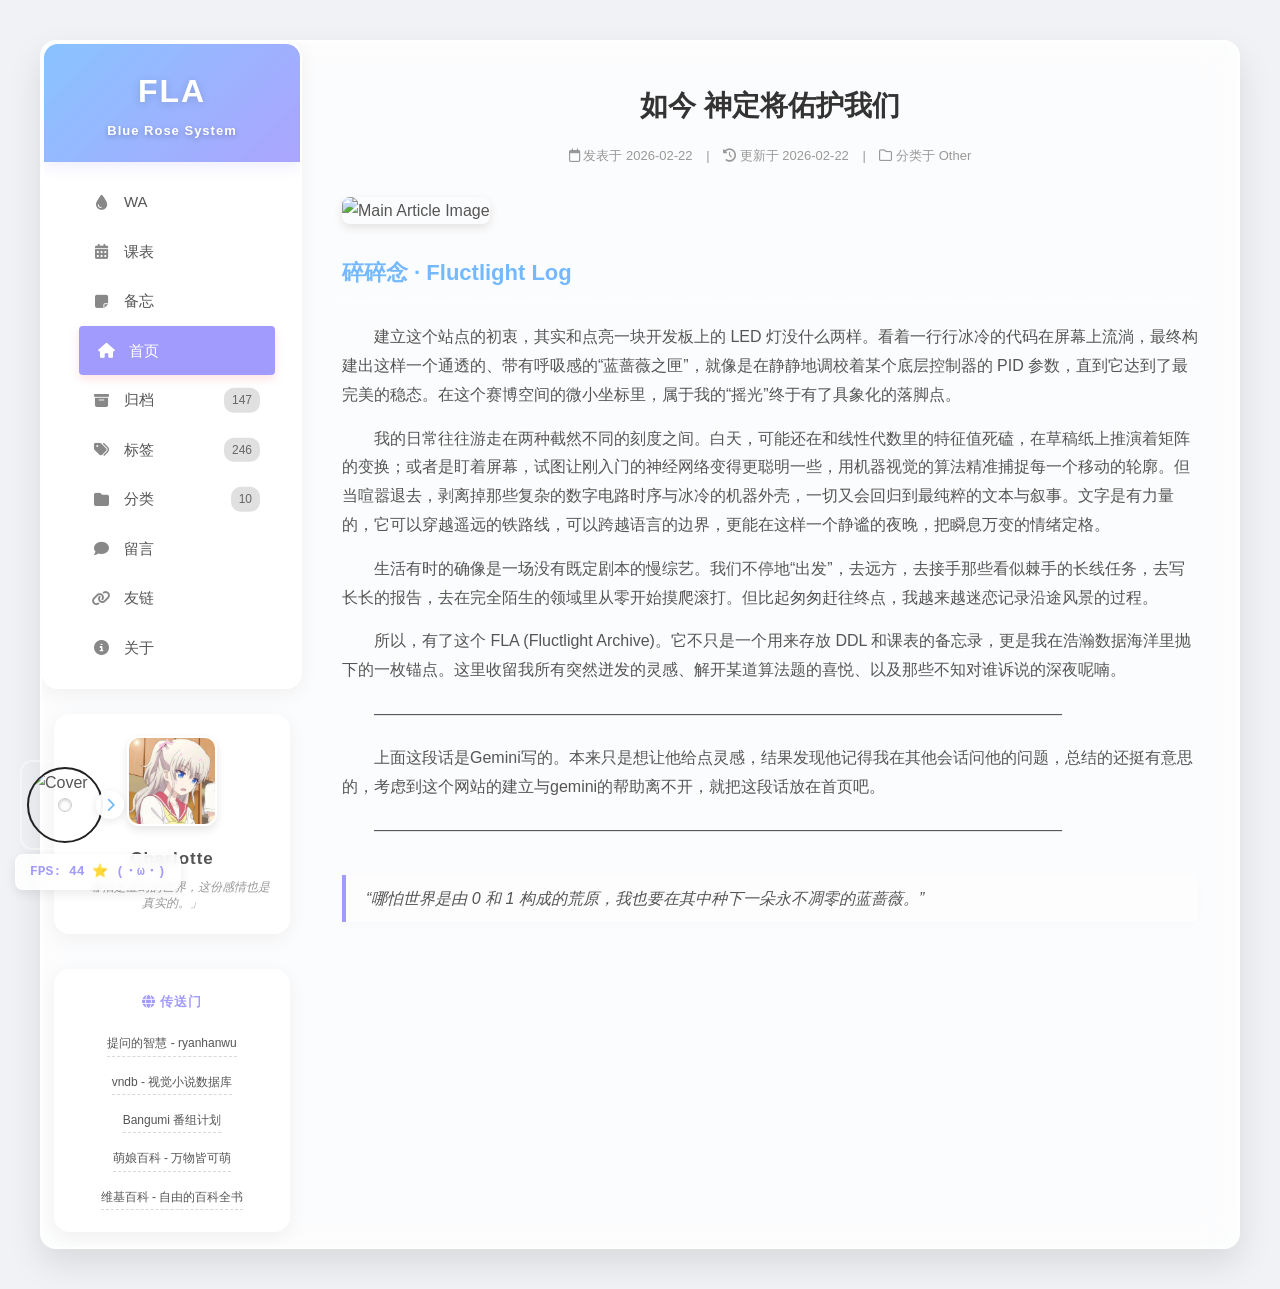
==== commit f7690620: "完成看板娘部署调试" ====
--- a/index.html
+++ b/index.html
@@ -123,10 +123,6 @@
         </div>
     </div>
 
-    <audio id="bg-music" src="" loop></audio>
-
-
-
     
     <div id="fps-box" class="fps-box">FPS: -- (≧∇≦)ﾉ</div>
 
@@ -158,6 +154,17 @@
         <audio id="bg-music"></audio>
     </div>
 
+    <div id="live2d-container" class="live2d-container">
+        <canvas id="live2d-canvas"></canvas>
+    </div>
+
+<script src="https://unpkg.com/pixi.js@6.5.2/dist/browser/pixi.min.js"></script>
+    
+    <script src="https://fastly.jsdelivr.net/gh/dylanNew/live2d/webgl/Live2D/lib/live2d.min.js"></script>
+    
+    <script src="https://unpkg.com/pixi-live2d-display@0.4.0/dist/cubism2.min.js"></script>
+
+
     <script src="music/playlist.js"></script>
 
     <script src="script.js"></script>
--- a/style.css
+++ b/style.css
@@ -279,7 +279,7 @@
 
 /* 1. 鼠标光彩拖尾 */
 .mouse-trail {
-    position: absolute;
+    position: fixed;
     width: 10px;
     height: 10px;
     border-radius: 50%;
@@ -295,7 +295,7 @@
 
 /* 2. 点击烟花爆炸粒子 */
 .firework-particle {
-    position: absolute;
+    position: fixed;
     width: 40px;
     height: 40px;
     border-radius: 50%;
@@ -311,7 +311,7 @@
 
 /* 3. 点击烟花爆炸圆环 */
 .firework-ring {
-    position: absolute;
+    position: fixed;
     width: 10px;
     height: 10px;
     border-radius: 50%;
@@ -706,8 +706,8 @@
 
 .fps-box {
     position: fixed;
-    bottom: 15px; 
-    right: 15px;  
+    bottom: 10px; 
+    left: 15px;  
     /* 【修改】：将透明度从 0.6 提高到 0.85，背景变得更白、更实一点 */
     background: rgba(255, 255, 255, 0.85); 
     backdrop-filter: blur(6px); /* 稍微增加一点模糊度，质感更好 */
@@ -1406,7 +1406,7 @@
 .global-player {
     position: fixed;
     left: 20px;
-    bottom: 20px;
+    bottom: 50px;
     z-index: 1000;
     display: flex;
     align-items: flex-end; 
@@ -1542,4 +1542,138 @@
 .playlist li span:last-child { font-size: 13px; opacity: 0.8; white-space: nowrap; }
 /* 滚动条美化 */
 .playlist::-webkit-scrollbar { width: 6px; }
-.playlist::-webkit-scrollbar-thumb { background: rgba(116, 185, 255, 0.6); border-radius: 3px; }+.playlist::-webkit-scrollbar-thumb { background: rgba(116, 185, 255, 0.6); border-radius: 3px; }
+
+/* ================= 模块十：Live2D 看板娘 ================= */
+/* ================= 模块十：Live2D 看板娘 ================= */
+/* ================= 模块十：Live2D 看板娘 ================= */
+/* ================= 模块十：Live2D 看板娘 ================= */
+/* ================= 模块十：Live2D 看板娘 ================= */
+.live2d-container {
+    position: fixed;
+    /*调整position距离右/下多少像素*/
+    right: -60px;
+    bottom: 0px; 
+    
+    /* 【在这里自由调整培养舱的实际大小】 */
+    width: 500px;   /* 可以改宽一点 */
+    height: 500px;  /* 亚丝娜比较高挑，可以改高一点 */
+    
+    z-index: 999;
+    pointer-events: none; 
+}
+
+#live2d-canvas {
+    width: 100%;
+    height: auto;
+    pointer-events: auto; 
+    cursor: pointer;
+}
+
+/* ================= 亚丝娜专属：对话气泡 ================= */
+.live2d-dialog {
+    position: absolute;
+    /* 气泡的垂直位置：如果你觉得气泡挡住了她的脸，就把 -30px 改小（比如 -50px 往上挪） */
+    top: 30px; 
+    left: 50%;
+    transform: translateX(-50%);
+    
+    /* 气泡外观设计 */
+    background: rgba(255, 255, 255, 0.95);
+    border: 2px solid var(--theme-pink, #ffb6c1); /* 用粉色描边 */
+    border-radius: 12px;
+    padding: 10px 15px;
+    font-size: 14px;
+    color: #333;
+    font-weight: bold;
+    text-align: center;
+    line-height: 1.5;
+    white-space: pre-wrap; /* 允许换行 */
+    
+    /* 动画与交互属性 */
+    opacity: 0;
+    visibility: hidden;
+    transition: all 0.3s ease;
+    pointer-events: none; /* 极其重要：防止气泡挡住你的鼠标点击 */
+    z-index: 1000;
+    box-shadow: 0 4px 10px rgba(0, 0, 0, 0.1);
+}
+
+/* ================= 亚丝娜专属：SAO经典 UI 气泡 (大尺寸灵动版) ================= */
+/* ================= 亚丝娜专属：SAO经典 UI 气泡 (加大超宽版) ================= */
+/* ================= 亚丝娜专属：SAO经典 UI 气泡 (加大超宽版) ================= */
+.live2d-dialog {
+    position: absolute;
+    /* 【位置上调】：从 5px 改成了 -15px，气泡会整体往上移 20 像素 */
+    /* 如果你觉得还不够高，可以继续改成 -25px 或者 -30px */
+    top: -15px; 
+    left: 50%;
+    
+    min-width: 260px; 
+    max-width: 320px; 
+    padding: 16px 28px; 
+    
+    background: rgba(250, 250, 250, 0.95);
+    border: 2px solid #ff9900; 
+    border-radius: 8px; 
+    
+    font-size: 15px; 
+    color: #333;
+    font-weight: bold;
+    text-align: center;
+    white-space: pre-wrap;
+    line-height: 1.6;
+    box-shadow: 0 5px 15px rgba(0, 0, 0, 0.15); 
+    
+    opacity: 0;
+    visibility: hidden;
+    pointer-events: none; 
+    z-index: 1000;
+    
+    transform: translateX(-50%);
+    transition: opacity 0.3s ease;
+}
+
+/* (保留你之前的 .live2d-dialog.show, @keyframes 和 ::after/before 代码，不要删) */
+
+/* 灵动呼吸动画 */
+.live2d-dialog.show {
+    opacity: 1;
+    visibility: visible;
+    animation: irregularFloat 4s ease-in-out infinite;
+}
+
+/* 不规则漂浮关键帧 */
+@keyframes irregularFloat {
+    0%   { transform: translateX(-50%) translate(0px, 0px) rotate(0deg); }
+    20%  { transform: translateX(-50%) translate(-4px, -6px) rotate(-1.5deg); }
+    40%  { transform: translateX(-50%) translate(3px, -10px) rotate(1deg); }
+    60%  { transform: translateX(-50%) translate(5px, -3px) rotate(2deg); }
+    80%  { transform: translateX(-50%) translate(-2px, 4px) rotate(-1deg); }
+    100% { transform: translateX(-50%) translate(0px, 0px) rotate(0deg); }
+}
+
+/* 【尾巴颜色同步回归：橙色边框 + 白色填充】 */
+.live2d-dialog::after {
+    content: '';
+    position: absolute;
+    bottom: -12px;
+    left: 50%;
+    transform: translateX(-50%);
+    border-width: 12px 10px 0;
+    border-style: solid;
+    border-color: #ff9900 transparent transparent transparent; /* 经典橙 */
+}
+.live2d-dialog::before {
+    content: '';
+    position: absolute;
+    bottom: -9px;
+    left: 50%;
+    transform: translateX(-50%);
+    border-width: 10px 8px 0;
+    border-style: solid;
+    border-color: rgba(250, 250, 250, 0.95) transparent transparent transparent; /* 经典白 */
+    z-index: 1;
+}
+
+
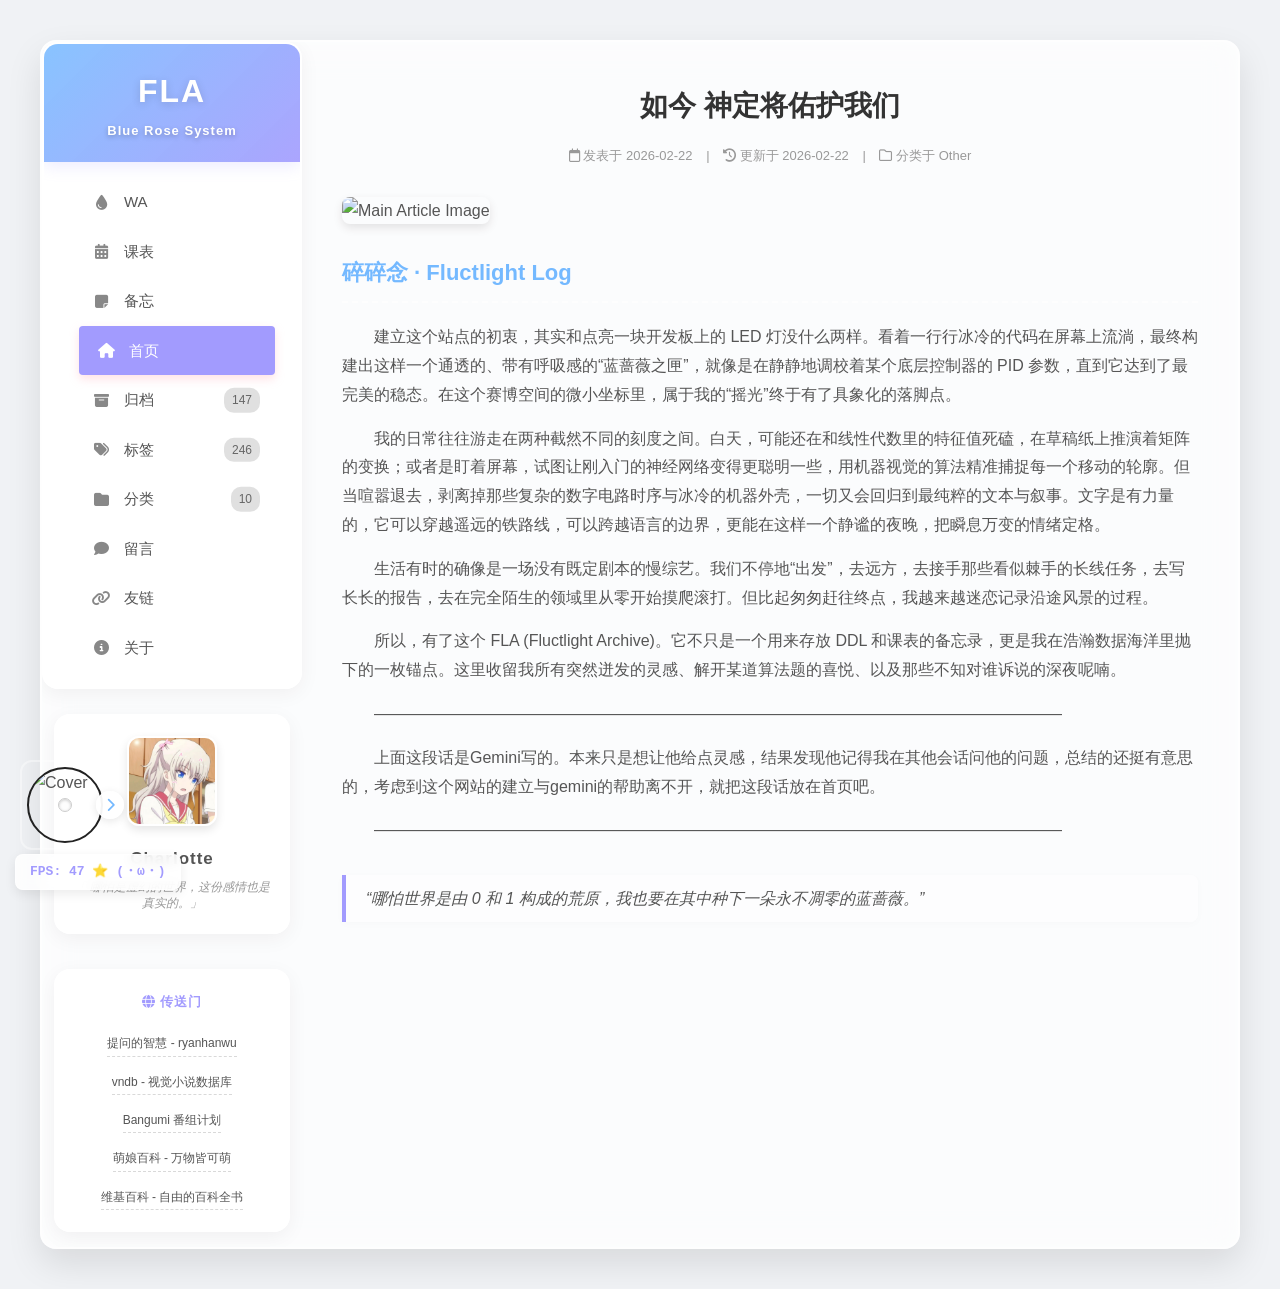
==== commit 99e9db18: "Pjax刷新完成。音乐播放，看板娘显示正常" ====
--- a/index.html
+++ b/index.html
@@ -8,13 +8,9 @@
     <link rel="stylesheet" href="https://cdnjs.cloudflare.com/ajax/libs/font-awesome/6.4.0/css/all.min.css">
 </head>
 <body>
-
     <div class="page-wrapper">
-        
         <div class="main-container">
-            
            <aside class="sidebar">
-                
                 <div class="sidebar-block">
                     <div class="sidebar-header">
                         <h1 style="font-size: 32px; letter-spacing: 2px;">FLA</h1>
@@ -26,31 +22,20 @@
                         <li><a href="schedule.html"><i class="fa-solid fa-calendar-days"></i> 课表</a></li>
                         <li><a href="remind.html"><i class="fa-solid fa-note-sticky"></i> 备忘</a></li>
                         <li class="active"><a href="index.html"><i class="fa-solid fa-home"></i> 首页</a></li>
-                        <li>
-                            <a href="#"><i class="fa-solid fa-box-archive"></i> 归档</a>
-                            <span class="badge">147</span>
-                        </li>
-                        <li>
-                            <a href="label.html"><i class="fa-solid fa-tags"></i> 标签</a>
-                            <span class="badge">246</span>
-                        </li>
-                        <li>
-                            <a href="#"><i class="fa-solid fa-folder"></i> 分类</a>
-                            <span class="badge">10</span>
-                        </li>
+                        <li><a href="archive.html"><i class="fa-solid fa-box-archive"></i> 归档</a><span class="badge">147</span></li>
+                        <li><a href="label.html"><i class="fa-solid fa-tags"></i> 标签</a><span class="badge">246</span></li>
+                        <li><a href="#"><i class="fa-solid fa-folder"></i> 分类</a><span class="badge">10</span></li>
                         <li><a href="left.html"><i class="fa-solid fa-comment"></i> 留言</a></li>
                         <li><a href="#"><i class="fa-solid fa-link"></i> 友链</a></li>
-                        <li ><a href="about.html"><i class="fa-solid fa-info-circle"></i> 关于</a></li>
+                        <li><a href="about.html"><i class="fa-solid fa-info-circle"></i> 关于</a></li>
                         </ul>
                     </nav>
                 </div>
-
                 <div class="sidebar-block developer-profile">
                     <img class="profile-avatar" src="Charlotte.jpg" alt="Avatar">
                     <h3 class="profile-name">Charlotte</h3>
                     <p class="profile-signature">「 哪怕是虚幻的世界，这份感情也是真实的。」</p>
                 </div>
-
                 <div class="sidebar-block sidebar-links-section">
                     <div class="links-title"><i class="fa-solid fa-globe"></i> 传送门</div>
                     <ul class="sidebar-links-list">
@@ -61,81 +46,42 @@
                         <li><a href="https://zh.wikipedia.org" target="_blank">维基百科 - 自由的百科全书</a></li>
                     </ul>
                 </div>
-
             </aside>
 
-            <main class="content-area">
-                
+            <main id="magic-screen" class="content-area">
                 <header class="article-header">
-                    
                     <h1 class="main-title">如今 神定将佑护我们</h1>
-                    
                     <div class="article-meta">
                         <span><i class="fa-regular fa-calendar"></i> 发表于 2026-02-22</span> | 
                         <span><i class="fa-solid fa-clock-rotate-left"></i> 更新于 2026-02-22</span> | 
                         <span><i class="fa-regular fa-folder"></i> 分类于 Other</span>
                     </div>
                 </header>
-
-                <div class="article-image">
-                    <img src="https://t.alcy.cc/ycy?" alt="Main Article Image">
-                </div>
-
+                <div class="article-image"><img src="https://t.alcy.cc/ycy?" alt="Main Article Image"></div>
                 <div class="article-content">
                     <h3 style="color: var(--theme-blue); border-bottom: 2px dashed var(--glass-border); padding-bottom: 10px; margin-bottom: 20px;">碎碎念 · Fluctlight Log</h3>
-                   
-
-                    <p style="line-height: 1.8; margin-bottom: 15px; text-indent: 2em;">
-                        建立这个站点的初衷，其实和点亮一块开发板上的 LED 灯没什么两样。看着一行行冰冷的代码在屏幕上流淌，最终构建出这样一个通透的、带有呼吸感的“蓝蔷薇之匣”，就像是在静静地调校着某个底层控制器的 PID 参数，直到它达到了最完美的稳态。在这个赛博空间的微小坐标里，属于我的“摇光”终于有了具象化的落脚点。
-                    </p>
-
-                    <p style="line-height: 1.8; margin-bottom: 15px; text-indent: 2em;">
-                        我的日常往往游走在两种截然不同的刻度之间。白天，可能还在和线性代数里的特征值死磕，在草稿纸上推演着矩阵的变换；或者是盯着屏幕，试图让刚入门的神经网络变得更聪明一些，用机器视觉的算法精准捕捉每一个移动的轮廓。但当喧嚣退去，剥离掉那些复杂的数字电路时序与冰冷的机器外壳，一切又会回归到最纯粹的文本与叙事。文字是有力量的，它可以穿越遥远的铁路线，可以跨越语言的边界，更能在这样一个静谧的夜晚，把瞬息万变的情绪定格。
-                    </p>
-
-                    <p style="line-height: 1.8; margin-bottom: 15px; text-indent: 2em;">
-                        生活有时的确像是一场没有既定剧本的慢综艺。我们不停地“出发”，去远方，去接手那些看似棘手的长线任务，去写长长的报告，去在完全陌生的领域里从零开始摸爬滚打。但比起匆匆赶往终点，我越来越迷恋记录沿途风景的过程。
-                    </p>
-
-                    <p style="line-height: 1.8; margin-bottom: 15px; text-indent: 2em;">
-                        所以，有了这个 FLA (Fluctlight Archive)。它不只是一个用来存放 DDL 和课表的备忘录，更是我在浩瀚数据海洋里抛下的一枚锚点。这里收留我所有突然迸发的灵感、解开某道算法题的喜悦、以及那些不知对谁诉说的深夜呢喃。
-                    </p>
-
-                    <p style="line-height: 1.8; margin-bottom: 15px; text-indent: 2em;">
-                        ———————————————————————————————————————————
-                    </p>
-
-                    <p style="line-height: 1.8; margin-bottom: 15px; text-indent: 2em;">
-                        上面这段话是Gemini写的。本来只是想让他给点灵感，结果发现他记得我在其他会话问他的问题，总结的还挺有意思的，考虑到这个网站的建立与gemini的帮助离不开，就把这段话放在首页吧。
-                    </p>
-
-                    <p style="line-height: 1.8; margin-bottom: 15px; text-indent: 2em;">
-                        ———————————————————————————————————————————
-                    </p>
-
+                    <p style="line-height: 1.8; margin-bottom: 15px; text-indent: 2em;">建立这个站点的初衷，其实和点亮一块开发板上的 LED 灯没什么两样。看着一行行冰冷的代码在屏幕上流淌，最终构建出这样一个通透的、带有呼吸感的“蓝蔷薇之匣”，就像是在静静地调校着某个底层控制器的 PID 参数，直到它达到了最完美的稳态。在这个赛博空间的微小坐标里，属于我的“摇光”终于有了具象化的落脚点。</p>
+                    <p style="line-height: 1.8; margin-bottom: 15px; text-indent: 2em;">我的日常往往游走在两种截然不同的刻度之间。白天，可能还在和线性代数里的特征值死磕，在草稿纸上推演着矩阵的变换；或者是盯着屏幕，试图让刚入门的神经网络变得更聪明一些，用机器视觉的算法精准捕捉每一个移动的轮廓。但当喧嚣退去，剥离掉那些复杂的数字电路时序与冰冷的机器外壳，一切又会回归到最纯粹的文本与叙事。文字是有力量的，它可以穿越遥远的铁路线，可以跨越语言的边界，更能在这样一个静谧的夜晚，把瞬息万变的情绪定格。</p>
+                    <p style="line-height: 1.8; margin-bottom: 15px; text-indent: 2em;">生活有时的确像是一场没有既定剧本的慢综艺。我们不停地“出发”，去远方，去接手那些看似棘手的长线任务，去写长长的报告，去在完全陌生的领域里从零开始摸爬滚打。但比起匆匆赶往终点，我越来越迷恋记录沿途风景的过程。</p>
+                    <p style="line-height: 1.8; margin-bottom: 15px; text-indent: 2em;">所以，有了这个 FLA (Fluctlight Archive)。它不只是一个用来存放 DDL 和课表的备忘录，更是我在浩瀚数据海洋里抛下的一枚锚点。这里收留我所有突然迸发的灵感、解开某道算法题的喜悦、以及那些不知对谁诉说的深夜呢喃。</p>
+                    <p style="line-height: 1.8; margin-bottom: 15px; text-indent: 2em;">———————————————————————————————————————————</p>
+                    <p style="line-height: 1.8; margin-bottom: 15px; text-indent: 2em;">上面这段话是Gemini写的。本来只是想让他给点灵感，结果发现他记得我在其他会话问他的问题，总结的还挺有意思的，考虑到这个网站的建立与gemini的帮助离不开，就把这段话放在首页吧。</p>
+                    <p style="line-height: 1.8; margin-bottom: 15px; text-indent: 2em;">———————————————————————————————————————————</p>
                     <blockquote style="border-left: 4px solid var(--theme-pink); padding: 10px 20px; background: rgba(255,255,255,0.4); border-radius: 0 8px 8px 0; font-style: italic; color: var(--text-main); margin-top: 30px; box-shadow: 0 2px 10px rgba(0,0,0,0.02);">
                         “哪怕世界是由 0 和 1 构成的荒原，我也要在其中种下一朵永不凋零的蓝蔷薇。”
                     </blockquote>
                 </div>
-
             </main>
-
         </div>
     </div>
 
-    
     <div id="fps-box" class="fps-box">FPS: -- (≧∇≦)ﾉ</div>
-
-<div id="global-player" class="global-player collapsed">
-        
+    <div id="global-player" class="global-player collapsed">
         <div class="player-toggle" id="player-toggle">
             <img id="player-cover" src="https://picsum.photos/100" alt="Cover" class="record-spin">
-            <div class="player-sleeve">
-                <div class="record-center"></div>
-            </div>
+            <div class="player-sleeve"><div class="record-center"></div></div>
             <div class="toggle-arrow"><i class="fa-solid fa-chevron-right"></i></div>
         </div>
-
         <div class="player-panel">
             <div class="player-info">
                 <div class="player-title" id="player-title">等待载入...</div>
@@ -146,27 +92,16 @@
                     <button id="btn-next" title="下一首"><i class="fa-solid fa-forward-step"></i></button>
                 </div>
             </div>
-            
-            <ul class="playlist" id="playlist">
-                </ul>
+            <ul class="playlist" id="playlist"></ul>
         </div>
-        
         <audio id="bg-music"></audio>
     </div>
+    <div id="live2d-container" class="live2d-container"><canvas id="live2d-canvas"></canvas></div>
 
-    <div id="live2d-container" class="live2d-container">
-        <canvas id="live2d-canvas"></canvas>
-    </div>
-
-<script src="https://unpkg.com/pixi.js@6.5.2/dist/browser/pixi.min.js"></script>
-    
+    <script src="https://unpkg.com/pixi.js@6.5.2/dist/browser/pixi.min.js"></script>
     <script src="https://fastly.jsdelivr.net/gh/dylanNew/live2d/webgl/Live2D/lib/live2d.min.js"></script>
-    
     <script src="https://unpkg.com/pixi-live2d-display@0.4.0/dist/cubism2.min.js"></script>
-
-
     <script src="music/playlist.js"></script>
-
     <script src="script.js"></script>
 </body>
 </html>
--- a/style.css
+++ b/style.css
@@ -1676,4 +1676,21 @@
     z-index: 1;
 }
 
-
+/* ================= 终极防御：打破物理结界 ================= */
+
+/* 1. 把侧边栏的层级拉到极限，无视一切遮挡！ */
+.sidebar {
+    position: relative !important;
+    z-index: 999999 !important; 
+}
+
+/* 2. 剥夺真凶（播放器外壳、亚丝娜外壳）的物理碰撞体积 */
+#global-player, #live2d-container {
+    pointer-events: none !important; 
+}
+
+/* 3. 单独给里面的按钮和亚丝娜身体恢复碰撞，保证能点歌、能摸头 */
+#player-toggle, .player-panel, #live2d-canvas {
+    pointer-events: auto !important; 
+}
+
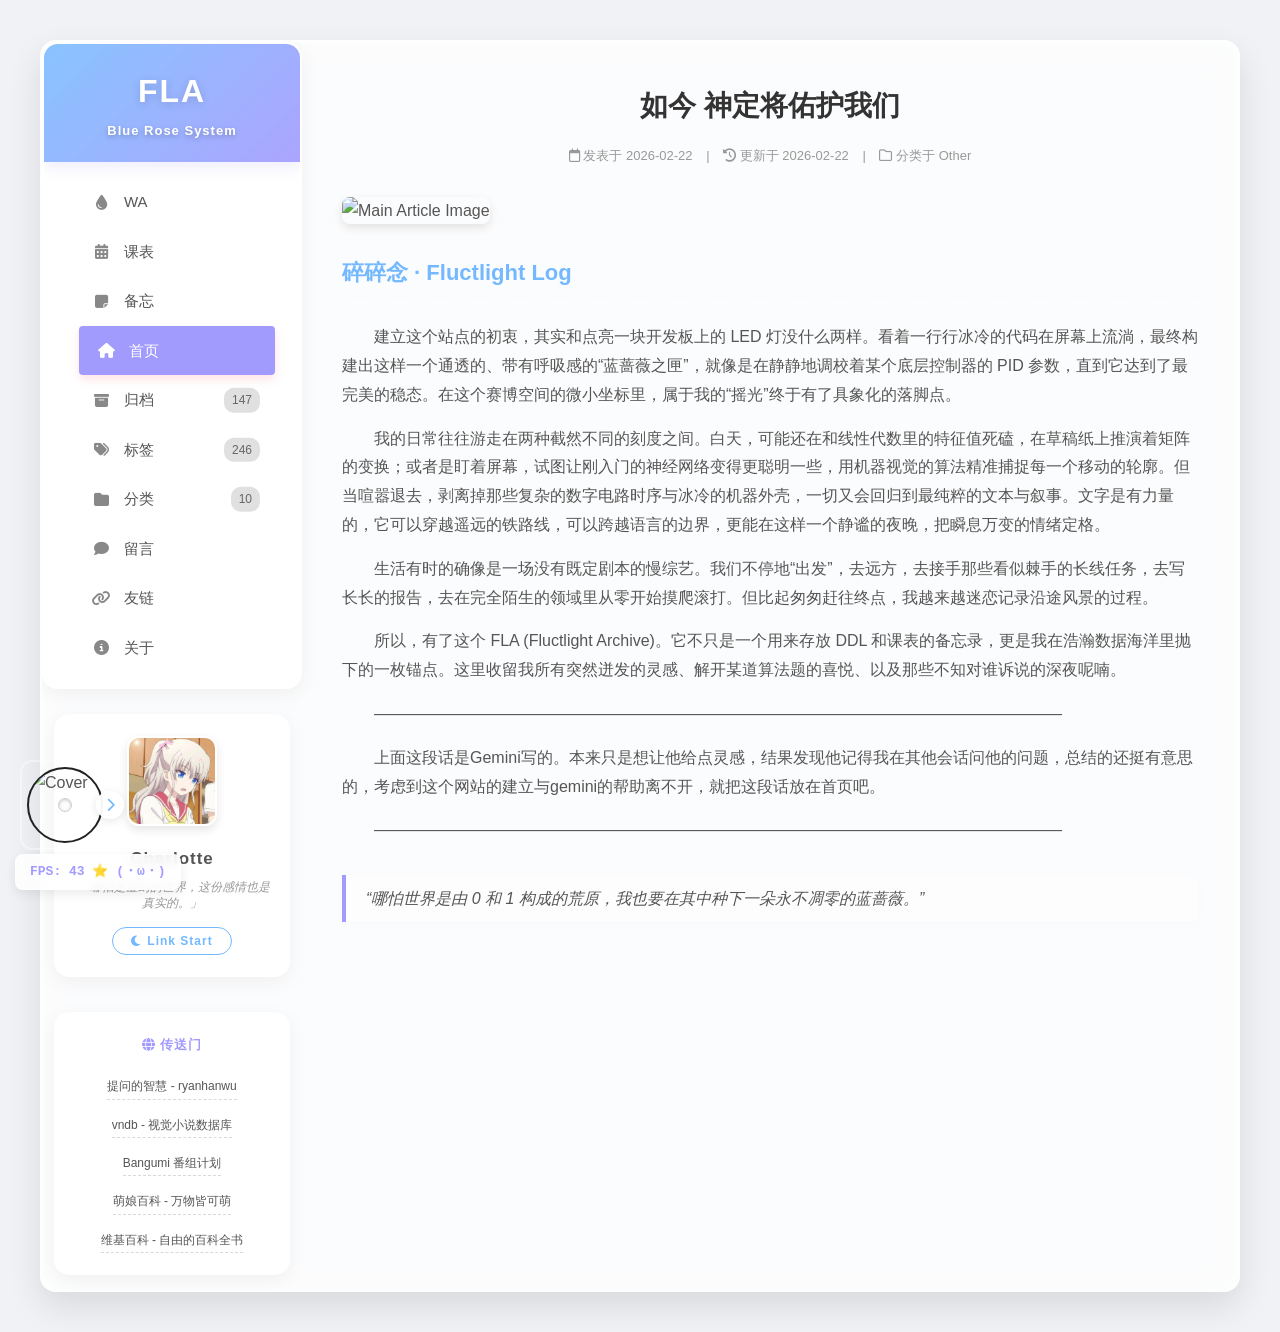
==== commit 0f3d4e4a: "完成黑白双模式切换（语音系统未更改）" ====
--- a/index.html
+++ b/index.html
@@ -35,6 +35,11 @@
                     <img class="profile-avatar" src="Charlotte.jpg" alt="Avatar">
                     <h3 class="profile-name">Charlotte</h3>
                     <p class="profile-signature">「 哪怕是虚幻的世界，这份感情也是真实的。」</p>
+                
+                    <button id="dark-mode-btn" class="dark-mode-toggle">
+                    <i class="fa-solid fa-moon"></i> Link Start
+                    </button>
+
                 </div>
                 <div class="sidebar-block sidebar-links-section">
                     <div class="links-title"><i class="fa-solid fa-globe"></i> 传送门</div>
@@ -94,7 +99,8 @@
             </div>
             <ul class="playlist" id="playlist"></ul>
         </div>
-        <audio id="bg-music"></audio>
+        <audio id="bg-music" src="" loop></audio>
+    <audio id="link-start-audio" src="https://downsc.chinaz.net/Files/DownLoad/sound1/201602/6966.mp3"></audio>
     </div>
     <div id="live2d-container" class="live2d-container"><canvas id="live2d-canvas"></canvas></div>
 
--- a/style.css
+++ b/style.css
@@ -1694,3 +1694,327 @@
     pointer-events: auto !important; 
 }
 
+/* ================================================================= */
+/* ================= 视觉升级：Link Start 昼夜交替 ================= */
+/* ================================================================= */
+
+/* 1. 给全局元素加上颜色过渡动画，让变黑/变白的过程像呼吸一样丝滑（0.5秒） */
+/* 让几乎所有元素在切换昼夜时，都拥有丝滑的渐变过渡 */
+body, .sidebar, .content-area, .glass-card, .wa-post, .comment-item, .sidebar-block, 
+h1, h2, h3, p, span, a, input, textarea, select, button, .wa-editor-box, .anime-modal-box {
+    transition: background 0.5s ease, color 0.5s ease, box-shadow 0.5s ease, border-color 0.5s ease !important;
+}
+
+/* 2. 暗黑模式下的专属全局变量与背景覆盖 */
+body.dark-mode {
+    /* 【100%稳定】：用高级的午夜蓝紫渐变作为底色，绝对不消失 */
+    background: radial-gradient(circle at top right, #1a2035 0%, #0a0c15 100%) fixed;
+    
+    /* （可选）如果你自己下载了一张好看的夜景图放在文件夹里，可以把下面这行的注释取消掉： */
+     background: url('sky.png') no-repeat center center fixed; background-size: cover; 
+    
+    /* 将明亮的毛玻璃变暗，降低透明度，增加科技感 */
+    --glass-bg: rgba(20, 25, 35, 0.85); 
+    --glass-border: rgba(100, 150, 255, 0.2); 
+    
+    /* 文字颜色变亮灰，防止在黑背景下刺眼 */
+    --text-main: #dcdcdc;  
+    --text-light: #888;
+    
+    /* 蓝紫主题在暗色下需要稍微提亮和偏霓虹一点 */
+    --theme-blue: #82b1ff; 
+    --theme-pink: #b39ddb; 
+
+    
+}
+
+/* 3. 侧边栏在暗黑模式下的特殊处理（加深背景色） */
+body.dark-mode .sidebar {
+    background: linear-gradient(135deg, rgba(15, 20, 35, 0.9) 0%, rgba(25, 30, 50, 0.95) 100%);
+    border-right: 1px solid rgba(100, 150, 255, 0.2);
+}
+
+/* 4. Link Start 切换按钮的专属样式 */
+.dark-mode-toggle {
+    background: rgba(255, 255, 255, 0.1);
+    border: 1px solid var(--theme-blue);
+    color: var(--theme-blue);
+    padding: 6px 18px;
+    border-radius: 20px;
+    font-size: 12px;
+    margin-top: 15px;
+    font-weight: bold;
+    letter-spacing: 1px;
+    cursor: pointer; /* 鼠标放上去变小手 */
+    transition: all 0.3s ease;
+    display: inline-flex;
+    align-items: center;
+    gap: 6px;
+}
+
+/* 按钮悬停时的发光效果 */
+.dark-mode-toggle:hover {
+    background: var(--theme-blue);
+    color: #fff;
+    box-shadow: 0 0 10px var(--theme-blue);
+}
+
+/* ================= 暗黑模式下：全面黑化各种白底控件 ================= */
+
+/* 1. 把所有输入框、文本区变成半透明黑底 + 亮灰字 + 幽蓝边框 */
+body.dark-mode input, 
+body.dark-mode textarea, 
+body.dark-mode select {
+    background-color: rgba(10, 15, 25, 0.6) !important; 
+    color: #dcdcdc !important; 
+    border: 1px solid rgba(100, 150, 255, 0.4) !important;
+}
+
+/* 调整输入框里“占位提示文字”的颜色，别让它太亮 */
+body.dark-mode input::placeholder, 
+body.dark-mode textarea::placeholder {
+    color: #777 !important;
+}
+
+/* 2. 修复各种原本带有大白底的包裹框（如 WA编辑器、留言板表单、备忘录输入框、二次元弹窗） */
+body.dark-mode .wa-editor-box,
+body.dark-mode .comment-form-box,
+body.dark-mode .remind-input-box,
+body.dark-mode .anime-modal-box {
+    background: rgba(20, 25, 35, 0.85) !important; 
+    border-color: rgba(100, 150, 255, 0.2) !important;
+    color: #dcdcdc;
+}
+
+/* 3. 修复点击“三个点”弹出的下拉菜单 */
+body.dark-mode .wa-dropdown-menu {
+    background: rgba(15, 20, 30, 0.95) !important;
+    border: 1px solid rgba(100, 150, 255, 0.3) !important;
+}
+
+/* 下拉菜单里的按钮文字变亮，悬停时底色变亮 */
+body.dark-mode .wa-dropdown-menu button {
+    color: #dcdcdc !important;
+}
+body.dark-mode .wa-dropdown-menu button:hover {
+    background: rgba(255, 255, 255, 0.1) !important;
+}
+/* ================= 暗黑模式：消灭所有残余的白框和浅色卡片 ================= */
+
+/* 1. 修复 WA 页面：流水账帖子卡片 */
+body.dark-mode .wa-post {
+    background: rgba(20, 25, 35, 0.85) !important;
+    border-color: rgba(100, 150, 255, 0.2) !important;
+}
+
+/* 2. 修复 WA 页面：就是你说的那个“评论区周围的一圈白框” */
+body.dark-mode .wa-comments {
+    background: rgba(10, 15, 25, 0.5) !important; /* 变成深邃的暗黑色 */
+    border: 1px solid rgba(100, 150, 255, 0.1) !important;
+}
+
+/* 评论区底下每条评论的分割线变暗 */
+body.dark-mode .wa-comment-item {
+    border-bottom-color: rgba(255, 255, 255, 0.1) !important;
+}
+
+/* 3. 修复 备忘录页面：备忘卡片 */
+body.dark-mode .remind-card {
+    background: rgba(20, 25, 35, 0.85) !important;
+    border-color: rgba(100, 150, 255, 0.2) !important;
+}
+
+/* 4. 修复 留言板页面：别人留下的评论卡片 */
+body.dark-mode .comment-item {
+    background: rgba(20, 25, 35, 0.85) !important;
+    border-color: rgba(100, 150, 255, 0.2) !important;
+}
+
+/* 5. 修复 课表页面：DDL 列表和课程表格子线条 */
+body.dark-mode .ddl-item {
+    background: rgba(20, 25, 35, 0.85) !important;
+    color: #dcdcdc !important;
+}
+body.dark-mode .grid-cell {
+    border-color: rgba(255, 255, 255, 0.1) !important; /* 网格线变暗 */
+}
+body.dark-mode .grid-header {
+    background: rgba(255, 255, 255, 0.05) !important; /* 表头背景变暗 */
+}
+/* ================= 暗黑模式：深色幽蓝按钮专项优化 ================= */
+
+/* 1. WA页面：【发布记录】 按钮 (褪去天蓝，换上深邃海军蓝) */
+body.dark-mode #wa-submit-btn {
+    background: rgba(40, 60, 100, 0.8) !important; 
+    color: #dcdcdc !important;
+    border: 1px solid rgba(100, 150, 255, 0.4) !important;
+    box-shadow: 0 4px 10px rgba(0, 0, 0, 0.3) !important;
+}
+body.dark-mode #wa-submit-btn:hover {
+    background: rgba(60, 90, 140, 0.9) !important;
+    color: #fff !important;
+    box-shadow: 0 0 12px rgba(100, 150, 255, 0.5) !important;
+}
+
+/* 2. WA页面：评论区的 【提交】 按钮 */
+body.dark-mode .wa-comment-btn {
+    background: rgba(30, 45, 75, 0.6) !important; 
+    color: #82b1ff !important;
+    border: 1px solid rgba(100, 150, 255, 0.3) !important;
+}
+body.dark-mode .wa-comment-btn:hover {
+    background: rgba(50, 75, 115, 0.9) !important;
+    color: #fff !important;
+}
+
+/* 3. 通用动漫按钮：【传图】、【手滑了（取消）】等辅助按钮 */
+body.dark-mode .anime-btn {
+    background: rgba(30, 45, 75, 0.6) !important; 
+    color: #82b1ff !important;
+    border: 1px solid rgba(100, 150, 255, 0.3) !important;
+}
+body.dark-mode .anime-btn:hover {
+    background: rgba(50, 75, 115, 0.9) !important;
+    color: #fff !important;
+}
+
+/* 4. 通用确认按钮：【记下来】、【添加 DDL】、【提交留言】等主操作按钮 */
+body.dark-mode .anime-btn.confirm {
+    background: rgba(40, 60, 100, 0.8) !important; 
+    color: #dcdcdc !important;
+    border: 1px solid rgba(100, 150, 255, 0.4) !important;
+}
+body.dark-mode .anime-btn.confirm:hover {
+    background: rgba(60, 90, 140, 0.9) !important;
+    color: #fff !important;
+    box-shadow: 0 0 10px rgba(100, 150, 255, 0.4) !important;
+}
+/* ================================================================= */
+/* ================= 细节打磨：丝滑动效与高级感排版 ================= */
+/* ================================================================= */
+
+/* 1. 修复悬停突兀：把 transform (放大/位移) 加入丝滑套餐，时间设为 0.4秒 */
+.wa-post, 
+.comment-item, 
+.remind-card {
+    /* 使用 all 让所有的变化（包括放大和阴影）都拥有 0.4秒 的高级缓动效果 */
+    transition: all 0.4s ease !important;
+}
+
+/* 2. 拯救留言板的“方形毛坯房”与“极度拥挤” */
+.comment-item {
+    border-radius: 16px !important;    /* 强制变成极其温柔的大圆角 */
+    margin-bottom: 25px !important;    /* 拉开不同留言之间的上下距离，拒绝拥挤 */
+    padding: 20px !important;          /* 增加内部留白，让文字和边缘有呼吸感 */
+    overflow: hidden;                  /* 防止内部元素溢出破坏圆角 */
+}
+
+/* 3. 给留言板的“楼中楼（回复区）”加上清晰的分界线 */
+.comment-replies {
+    margin-top: 15px !important;
+    padding-top: 15px !important;
+    border-top: 1px dashed rgba(150, 150, 150, 0.3) !important; /* 加一条高级的半透明虚线 */
+}
+
+/* 4. 优化 WA 页面底下的评论区（同样需要圆角和间距） */
+.wa-comments {
+    border-radius: 16px !important;    /* 评论大外壳变大圆角 */
+    padding: 15px !important;
+    margin-top: 20px !important;
+}
+.wa-comment-item {
+    border-radius: 10px !important;    /* 每条单聊小圆角 */
+    margin-bottom: 12px !important;    /* 小评论之间也留出缝隙 */
+    padding: 10px 15px !important;
+}
+/* ================================================================= */
+/* ================= 备忘录页面：传图与记下来按钮微调 ================= */
+/* ================================================================= */
+
+/* 1. 精准调整【传图】按钮（通过 label 的 for 属性来精确锁定它） */
+label[for="remind-file-input"] {
+    margin-right: 20px !important;  /* 【调间距】：用力把右边的元素推开 20px，拒绝拥挤！ */
+    padding: 8px 20px !important;   /* 【调大小】：内部上下撑开 8px，左右撑开 20px */
+    font-size: 14px !important;     /* 【调字号】：字体大小 */
+    display: inline-block;          /* 必须加这个，否则 padding 和 margin 可能不生效 */
+    border-radius: 8px;             /* 给点小圆角，看着更舒服 */
+}
+
+/* 2. 精准调整【记下来】按钮 */
+#remind-submit-btn {
+    padding: 8px 28px !important;   /* 主操作按钮，左右稍微给宽一点（28px），显得更大气稳重 */
+    font-size: 14px !important;     /* 字体大小 */
+    font-weight: bold !important;   /* 字体加粗，强调这是提交动作 */
+    border-radius: 8px;             /* 同样的小圆角 */
+    cursor: pointer;
+}
+/* ================================================================= */
+/* ================= 课表编辑弹窗：消灭粉色与原生白箭头 ================= */
+/* ================================================================= */
+
+/* 1. 终极魔法：强制浏览器把输入框原生的小箭头、下拉三角切换成【暗黑版】！ */
+body.dark-mode input, 
+body.dark-mode select, 
+body.dark-mode textarea {
+    color-scheme: dark !important; 
+}
+
+/* （备用杀招）如果某些旧浏览器箭头还不黑，用滤镜强制反色 */
+body.dark-mode input[type="number"]::-webkit-inner-spin-button,
+body.dark-mode input[type="number"]::-webkit-outer-spin-button {
+    filter: invert(1) hue-rotate(180deg) brightness(1.2); 
+}
+
+/* 2. 精准击杀课表弹窗头部的“猛男粉”区域 */
+body.dark-mode #course-modal .anime-modal-header,
+body.dark-mode #course-modal .modal-header,
+body.dark-mode #course-modal-title {
+    background: rgba(20, 30, 50, 0.9) !important; /* 换成深邃的海军蓝背景 */
+    color: #82b1ff !important; /* 文字换成发光的科技蓝 */
+    border-bottom: 1px solid rgba(100, 150, 255, 0.3) !important;
+}
+
+/* 如果标题框有粉色阴影，一并干掉 */
+body.dark-mode #course-modal .anime-modal-box {
+    box-shadow: 0 10px 30px rgba(0, 0, 0, 0.8) !important;
+}
+/* ================================================================= */
+/* ================= 课表弹窗：白箭头与掉帧终极修复 ================= */
+/* ================================================================= */
+
+/* 1. 彻底黑化原生数字输入框的上下小箭头 */
+body.dark-mode #course-modal input::-webkit-inner-spin-button,
+body.dark-mode #course-modal input::-webkit-outer-spin-button {
+    /* 强制把白底黑箭头，反转成黑底白箭头，并稍微压暗 */
+    filter: invert(100%) brightness(0.8) !important; 
+}
+
+/* 2. 拯救被吞噬的帧率 (FPS 优化) */
+/* 强行关掉弹窗外层遮罩的“实时背景模糊”，改用高级的纯色半透明黑底 */
+#course-modal, 
+.anime-modal-overlay {
+    backdrop-filter: none !important; 
+    -webkit-backdrop-filter: none !important;
+    background-color: rgba(0, 0, 0, 0.7) !important; /* 70% 不透明度的纯黑，无性能损耗 */
+}
+
+/* 顺便修复一下弹窗内部可能引发重绘卡顿的过渡效果 */
+#course-modal .anime-modal-box {
+    will-change: transform, opacity; /* 告诉显卡把这个盒子单独拿出来渲染，不要影响别人 */
+}
+
+/* ================================================================= */
+/* ================= 全局设定：彻底抹杀所有原生数字输入框小箭头 ================= */
+/* ================================================================= */
+
+/* 针对 Chrome、Edge、Safari：不管黑夜白天，强制隐藏上下箭头 */
+input[type="number"]::-webkit-inner-spin-button,
+input[type="number"]::-webkit-outer-spin-button {
+    -webkit-appearance: none !important; 
+    margin: 0 !important; 
+}
+
+/* 针对 Firefox：强制使用纯文本框外观 */
+input[type="number"] {
+    -moz-appearance: textfield !important; 
+}
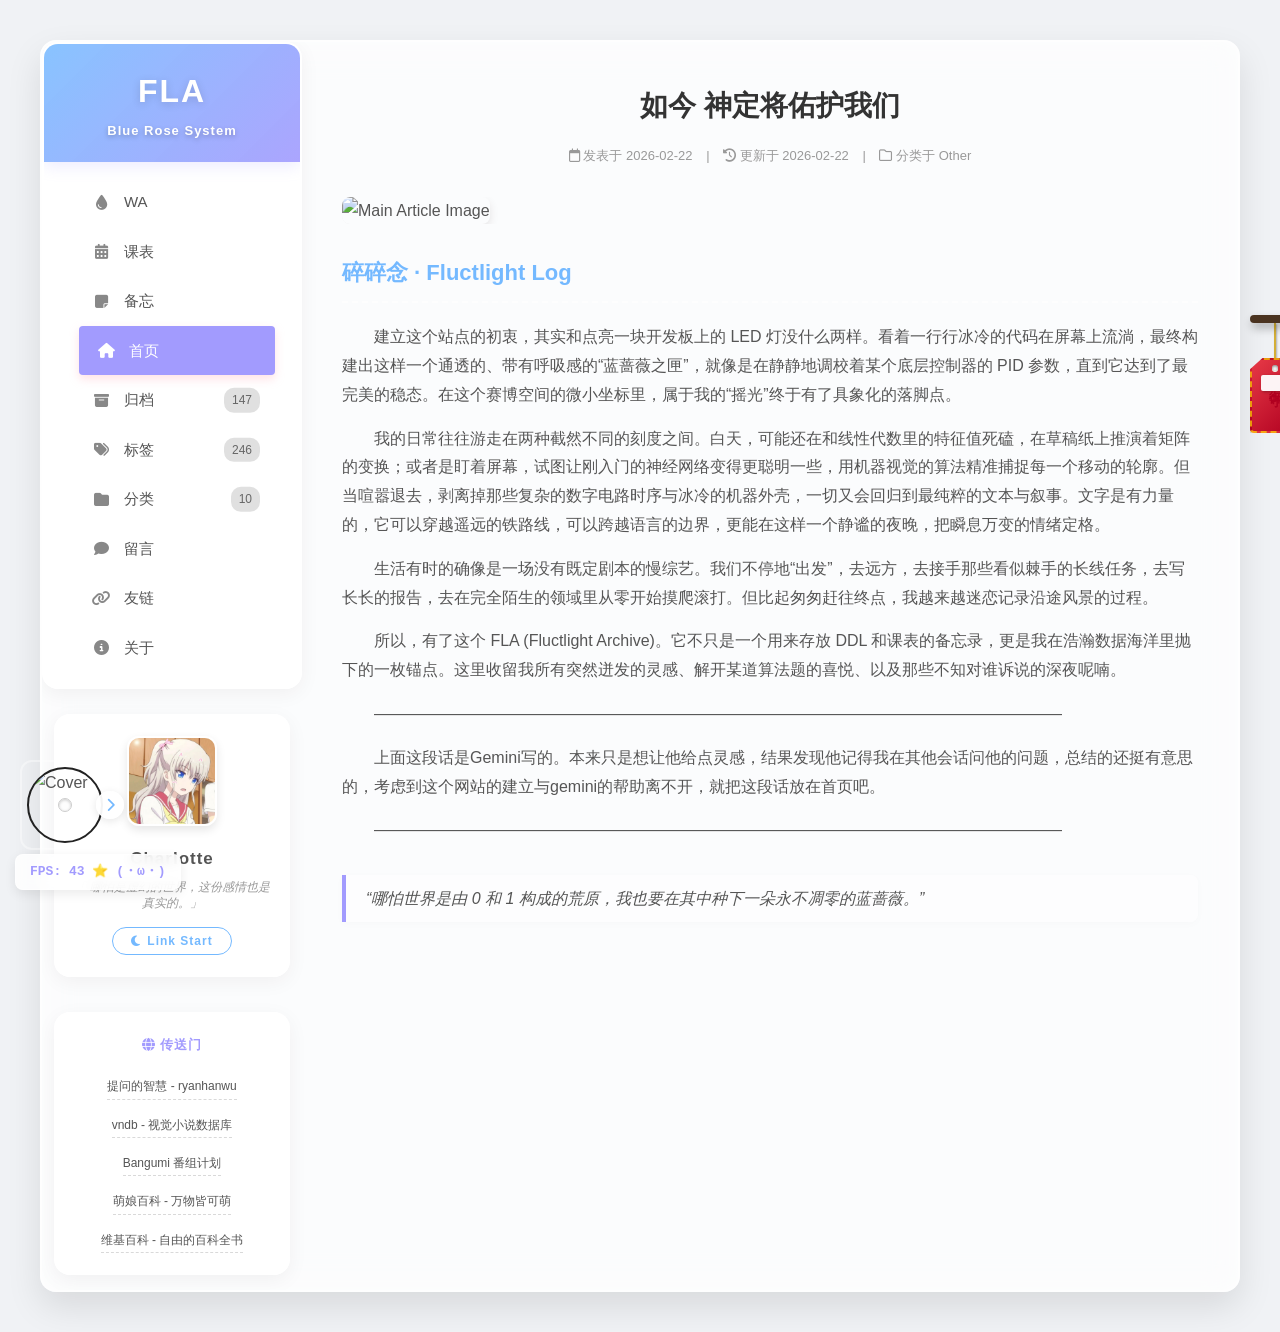
==== commit dec68816: "添加御守抽奖并完善页面" ====
--- a/index.html
+++ b/index.html
@@ -2,6 +2,7 @@
 <html lang="zh-CN">
 <head>
     <meta charset="UTF-8">
+    <meta name="referrer" content="no-referrer">
     <meta name="viewport" content="width=device-width, initial-scale=1.0">
     <title>FLA - Blue Rose Archive</title>
     <link rel="stylesheet" href="style.css">
@@ -104,6 +105,17 @@
     </div>
     <div id="live2d-container" class="live2d-container"><canvas id="live2d-canvas"></canvas></div>
 
+<div id="omamori-tree-system" class="omamori-system closed">
+        <div class="omamori-branch"></div>
+        <div class="omamori-hanging">
+            <div class="omamori-string"></div>
+            <div id="omamori-charm" class="omamori-charm" title="点击祈愿">
+                <div class="omamori-knot"></div>
+                <div class="omamori-label">御守</div>
+            </div>
+        </div>
+    </div>
+
     <script src="https://unpkg.com/pixi.js@6.5.2/dist/browser/pixi.min.js"></script>
     <script src="https://fastly.jsdelivr.net/gh/dylanNew/live2d/webgl/Live2D/lib/live2d.min.js"></script>
     <script src="https://unpkg.com/pixi-live2d-display@0.4.0/dist/cubism2.min.js"></script>
--- a/style.css
+++ b/style.css
@@ -280,6 +280,7 @@
 /* 1. 鼠标光彩拖尾 */
 .mouse-trail {
     position: fixed;
+    position: fixed;
     width: 10px;
     height: 10px;
     border-radius: 50%;
@@ -295,6 +296,7 @@
 
 /* 2. 点击烟花爆炸粒子 */
 .firework-particle {
+    position: fixed;
     position: fixed;
     width: 40px;
     height: 40px;
@@ -311,6 +313,7 @@
 
 /* 3. 点击烟花爆炸圆环 */
 .firework-ring {
+    position: fixed;
     position: fixed;
     width: 10px;
     height: 10px;
@@ -708,6 +711,8 @@
     position: fixed;
     bottom: 10px; 
     left: 15px;  
+    bottom: 10px; 
+    left: 15px;  
     /* 【修改】：将透明度从 0.6 提高到 0.85，背景变得更白、更实一点 */
     background: rgba(255, 255, 255, 0.85); 
     backdrop-filter: blur(6px); /* 稍微增加一点模糊度，质感更好 */
@@ -1406,6 +1411,7 @@
 .global-player {
     position: fixed;
     left: 20px;
+    bottom: 50px;
     bottom: 50px;
     z-index: 1000;
     display: flex;
@@ -1606,7 +1612,7 @@
     position: absolute;
     /* 【位置上调】：从 5px 改成了 -15px，气泡会整体往上移 20 像素 */
     /* 如果你觉得还不够高，可以继续改成 -25px 或者 -30px */
-    top: -15px; 
+    top: 0px; 
     left: 50%;
     
     min-width: 260px; 
@@ -2014,7 +2020,431 @@
     margin: 0 !important; 
 }
 
-/* 针对 Firefox：强制使用纯文本框外观 */
-input[type="number"] {
-    -moz-appearance: textfield !important; 
-}+/* ================================================================= */
+/* ================= 记忆碎片：散落拍立得相册 ================= */
+/* ================================================================= */
+
+/* 相册的大桌子：让照片自动换行、居中对齐、拉开间距 */
+.gallery-container {
+    display: flex;
+    flex-wrap: wrap;
+    justify-content: center;
+    gap: 35px;
+    padding: 20px 10px 50px 10px;
+}
+
+/* 拍立得照片卡片基础样式 */
+.photo-card {
+    background: #ffffff;
+    padding: 12px 12px 45px 12px; /* 底部留出 45px 用来写字 */
+    border-radius: 6px;
+    box-shadow: 0 5px 15px rgba(0, 0, 0, 0.08); /* 淡淡的投影 */
+    position: relative;
+    cursor: pointer;
+    width: 220px;
+    /* 划重点：给所有的变化加上 0.4秒 的高级缓动动画 */
+    transition: all 0.4s cubic-bezier(0.25, 0.8, 0.25, 1) !important;
+}
+
+/* 照片里面的图片 */
+.photo-card img {
+    width: 100%;
+    height: 260px;
+    object-fit: cover; /* 保证图片不被拉伸变形 */
+    border-radius: 4px;
+}
+
+/* 照片底部的文字说明 */
+.photo-caption {
+    position: absolute;
+    bottom: 15px;
+    left: 0;
+    width: 100%;
+    text-align: center;
+    font-size: 14px;
+    font-weight: bold;
+    color: #555;
+    font-family: "Courier New", Courier, monospace; /* 用打字机字体更有感觉 */
+}
+
+/* 🎯 悬停大招：摆正、放大、浮起！ */
+/* 注意：这里必须加 !important，因为等下我们要用 JS 随机给它初始角度 */
+.photo-card:hover {
+    transform: scale(1.15) rotate(0deg) translateY(-10px) !important;
+    z-index: 10; /* 悬停时保证它在最上面，不被别人挡住 */
+    box-shadow: 0 20px 40px rgba(0, 0, 0, 0.2) !important;
+}
+
+/* 🌙 暗黑模式适配：拍立得纸张变暗，文字变灰 */
+body.dark-mode .photo-card {
+    background: rgba(30, 40, 60, 0.85) !important;
+    border: 1px solid rgba(100, 150, 255, 0.2);
+    box-shadow: 0 5px 20px rgba(0, 0, 0, 0.5);
+}
+body.dark-mode .photo-caption {
+    color: #dcdcdc;
+}
+/* ================================================================= */
+/* ================= 记忆碎片：自适应瀑布流与放大灯箱 ================= */
+/* ================================================================= */
+
+/* 1. 瀑布流大容器 (Masonry Layout) */
+.gallery-container {
+    column-count: 3; /* 电脑端显示 3 列 */
+    column-gap: 20px; /* 列之间的间距 */
+    padding-bottom: 50px;
+}
+
+/* 屏幕较小的时候，自动变成 2 列或 1 列 */
+@media (max-width: 900px) { .gallery-container { column-count: 2; } }
+@media (max-width: 600px) { .gallery-container { column-count: 1; } }
+
+/* 2. 拍立得卡片本体 */
+.photo-card {
+    background: #ffffff;
+    padding: 10px 10px 40px 10px;
+    border-radius: 8px;
+    box-shadow: 0 4px 15px rgba(0, 0, 0, 0.08);
+    position: relative;
+    cursor: pointer;
+    break-inside: avoid; /* 核心：防止一张照片被强行切成两半排在两列！ */
+    margin-bottom: 20px; /* 上下间距 */
+    transition: all 0.4s cubic-bezier(0.25, 0.8, 0.25, 1) !important;
+}
+
+/* 里面的图片：宽度100%，高度自适应！完美解决形状单一问题 */
+.photo-card img {
+    width: 100%;
+    height: auto; /* 核心：按照原图比例自动伸缩高度！ */
+    border-radius: 4px;
+    display: block;
+}
+
+.photo-caption {
+    position: absolute;
+    bottom: 12px;
+    left: 0;
+    width: 100%;
+    text-align: center;
+    font-size: 13px;
+    font-weight: bold;
+    color: #555;
+}
+
+.photo-card:hover {
+    transform: scale(1.05) translateY(-5px) !important;
+    box-shadow: 0 15px 30px rgba(0, 0, 0, 0.2) !important;
+    z-index: 10;
+}
+
+/* 🌙 暗黑模式适配 */
+body.dark-mode .photo-card {
+    background: rgba(30, 40, 60, 0.85) !important;
+    border: 1px solid rgba(100, 150, 255, 0.2);
+}
+body.dark-mode .photo-caption { color: #dcdcdc; }
+
+/* ================================================================= */
+/* ================= 灯箱终极修复：绝对贴合尺寸与随动背景 ================= */
+/* ================================================================= */
+
+/* 1. 基础弹窗大背景（白天模式：明亮毛玻璃） */
+.lightbox-modal {
+    display: none; 
+    position: fixed !important;
+    z-index: 9999999 !important;
+    left: 0 !important; top: 0 !important;
+    width: 100% !important; height: 100% !important;
+    background-color: rgba(255, 255, 255, 0.85) !important; /* 白天的纯白毛玻璃 */
+    backdrop-filter: blur(10px) !important;
+    -webkit-backdrop-filter: blur(10px) !important;
+    justify-content: center !important;
+    align-items: center !important;
+    flex-direction: column !important;
+}
+.lightbox-modal.show { display: flex !important; }
+
+/* 🌙 2. 暗黑模式下的弹窗大背景（黑夜模式：深空蓝毛玻璃） */
+body.dark-mode .lightbox-modal {
+    background-color: rgba(15, 20, 35, 0.92) !important; /* 完美匹配 Link Start 的海军蓝 */
+}
+
+/* ================================================================= */
+/* ================= 灯箱弹窗：剥夺白底，绝对贴身 ================= */
+/* ================================================================= */
+
+.lightbox-content {
+    max-width: 85vw !important;
+    max-height: 80vh !important;
+    width: fit-content !important;  /* 【解药1】强迫外框紧贴图片内容 */
+    height: fit-content !important; /* 【解药2】强迫外框紧贴图片高度 */
+    
+    background: transparent !important; /* 【终极解药】：干掉一切全局继承来的白色背景！ */
+    border: none !important;            /* 干掉边框 */
+    padding: 0 !important;              /* 干掉内边距 */
+    
+    border-radius: 8px !important;
+    box-shadow: 0 10px 40px rgba(0, 0, 0, 0.6) !important; /* 让阴影真正打在图片边缘 */
+    object-fit: cover !important; 
+    display: block !important;
+    margin: 0 auto !important;
+}
+
+/* 4. 底部说明文字样式 */
+.lightbox-caption {
+    margin-top: 15px !important;
+    font-size: 16px !important;
+    font-weight: bold !important;
+    letter-spacing: 1px !important;
+    color: #333 !important; /* 白天黑字 */
+}
+body.dark-mode .lightbox-caption {
+    color: #82b1ff !important; /* 黑夜发光蓝字 */
+}
+
+/* 5. 右上角关闭叉叉样式 */
+.lightbox-close {
+    position: absolute !important;
+    top: 20px !important;
+    right: 35px !important;
+    font-size: 40px !important;
+    cursor: pointer !important;
+    color: #555 !important; /* 白天灰叉 */
+    transition: all 0.3s ease !important;
+}
+body.dark-mode .lightbox-close {
+    color: #dcdcdc !important; /* 黑夜亮灰叉 */
+}
+.lightbox-close:hover { 
+    transform: scale(1.2) !important; 
+}
+/* ================================================================= */
+/* ================= 灯箱左右切换按钮样式 (修复白天隐形问题) ================= */
+/* ================================================================= */
+
+.lightbox-prev, .lightbox-next {
+    position: absolute;
+    top: 50%;
+    transform: translateY(-50%);
+    
+    /* 【修改这里】：白天模式下使用你的“蓝蔷薇色” (主题蓝)，并稍微降低一点透明度显得柔和 */
+    color: var(--theme-blue); 
+    opacity: 0.7; 
+    
+    font-size: 40px;
+    cursor: pointer;
+    transition: all 0.3s ease;
+    padding: 20px;
+    z-index: 10000000;
+    user-select: none;
+}
+
+.lightbox-prev { left: 20px; }
+.lightbox-next { right: 20px; }
+
+/* 【修改这里】：白天模式下，鼠标放上去透明度拉满，并且散发蓝蔷薇颜色的光晕！ */
+.lightbox-prev:hover, .lightbox-next:hover {
+    opacity: 1;
+    transform: translateY(-50%) scale(1.2);
+    text-shadow: 0 0 15px var(--theme-blue);
+}
+
+/* 🌙 暗黑模式下的按钮保持不变（因为你觉得这个颜色挺好的） */
+body.dark-mode .lightbox-prev, 
+body.dark-mode .lightbox-next {
+    color: rgba(130, 177, 255, 0.6); 
+    opacity: 1; /* 这里重置 opacity，因为颜色里自带了 0.6 的透明度 */
+}
+body.dark-mode .lightbox-prev:hover, 
+body.dark-mode .lightbox-next:hover {
+    color: #82b1ff;
+    text-shadow: 0 0 15px rgba(130, 177, 255, 0.8);
+}
+/* ================= 首页随机图片：悬停互动特效 ================= */
+.article-image {
+    overflow: hidden; /* 防止图片放大时撑破容器 */
+    border-radius: 8px; /* 确保有圆角 */
+}
+
+.article-image img {
+    transition: transform 0.4s cubic-bezier(0.25, 0.8, 0.25, 1), box-shadow 0.4s ease !important;
+}
+
+.article-image img:hover {
+    transform: scale(1.03) !important; /* 微微放大 3% */
+    box-shadow: 0 10px 30px rgba(0, 0, 0, 0.3) !important; /* 加深高级阴影 */
+}
+
+/* ========================================================================= */
+/* ================= 屏幕右侧隐藏抽屉与御守样式 ================= */
+/* ========================================================================= */
+.omamori-drawer {
+    position: fixed;
+    top: 60%; /* 放低一点，不挡视线 */
+    right: -100px; /* 默认隐藏主体部分，只留把手在外面 */
+    width: 100px;
+    height: 140px;
+    background: rgba(15, 20, 35, 0.85); /* 深邃的海军蓝毛玻璃 */
+    backdrop-filter: blur(10px);
+    -webkit-backdrop-filter: blur(10px);
+    border: 1px solid var(--theme-blue);
+    border-right: none;
+    border-radius: 12px 0 0 12px;
+    box-shadow: -5px 5px 20px rgba(0, 0, 0, 0.5);
+    transition: right 0.4s cubic-bezier(0.175, 0.885, 0.32, 1.275);
+    z-index: 9999;
+    display: flex;
+    align-items: center;
+    justify-content: center;
+}
+
+.omamori-drawer.open {
+    right: 0; /* 展开抽屉 */
+}
+
+/* 抽屉的拉手 */
+.omamori-handle {
+    position: absolute;
+    left: -24px;
+    top: 50%;
+    transform: translateY(-50%);
+    width: 24px;
+    height: 50px;
+    background: rgba(15, 20, 35, 0.85);
+    border: 1px solid var(--theme-blue);
+    border-right: none;
+    border-radius: 8px 0 0 8px;
+    display: flex;
+    align-items: center;
+    justify-content: center;
+    color: var(--theme-blue);
+    cursor: pointer;
+    box-shadow: -3px 0 10px rgba(0, 0, 0, 0.3);
+    transition: all 0.3s;
+}
+
+.omamori-drawer.open .omamori-handle i {
+    transform: rotate(180deg); /* 抽屉拉开后，箭头反向 */
+}
+
+.omamori-handle:hover {
+    color: #fff;
+    background: var(--theme-blue);
+}
+
+/* 御守本体 */
+.omamori-content {
+    display: flex;
+    flex-direction: column;
+    align-items: center;
+    gap: 8px;
+}
+
+
+.omamori-charm:hover {
+    transform: translateY(-5px) scale(1.05);
+    box-shadow: 0 8px 15px rgba(130, 177, 255, 0.4);
+}
+
+/* 御守顶部的穿线孔装饰 */
+.omamori-charm::before {
+    content: ""; position: absolute; top: 6px; width: 6px; height: 6px; background: #f1faee; border-radius: 50%;
+}
+
+.omamori-hint {
+    font-size: 11px; color: #82b1ff; opacity: 0.8; font-weight: bold;
+}
+
+/* ========================================================================= */
+/* ================= 屏幕右侧：树枝与御守悬挂系统 ================= */
+/* ========================================================================= */
+.omamori-system {
+    position: fixed;
+    top: 35%; /* 偏上一点，符合树枝垂下的视觉习惯 */
+    right: 0;
+    z-index: 9999;
+    display: flex;
+    flex-direction: column;
+    align-items: flex-end; /* 靠右对齐 */
+    /* 弹性伸出动画，模仿树枝弹出的真实物理感 */
+    transition: transform 0.6s cubic-bezier(0.34, 1.56, 0.64, 1); 
+}
+
+/* 🔒 闭合状态：向右隐藏，只漏出御守的左下角 */
+.omamori-system.closed {
+    transform: translateX(110px); 
+}
+
+/* 🌿 树枝设计 */
+.omamori-branch {
+    width: 140px;
+    height: 8px;
+    background: #4a3320; /* 深邃的木质棕色 */
+    border-radius: 6px 0 0 6px;
+    position: relative;
+    box-shadow: 2px 5px 10px rgba(0,0,0,0.3);
+}
+/* 给树枝加个小分叉，显得更自然 */
+.omamori-branch::after {
+    content: ''; position: absolute; top: -6px; right: 30px; 
+    width: 20px; height: 5px; background: #4a3320; 
+    transform: rotate(35deg); border-radius: 3px;
+}
+/* 🌙 暗黑模式下的树枝变为夜樱木色 */
+body.dark-mode .omamori-branch, 
+body.dark-mode .omamori-branch::after {
+    background: #2c3e50;
+    box-shadow: 2px 5px 15px rgba(0,0,0,0.6);
+}
+
+/* 🪢 悬挂系统（绳索+御守的整体） */
+.omamori-hanging {
+    display: flex;
+    flex-direction: column;
+    align-items: center;
+    margin-right: 90px; /* 绑在树枝靠外的位置 */
+    transform-origin: top center; /* 旋转轴定在绳子与树枝的绑点 */
+    /* 整体随风摇曳动画 */
+    animation: swayHanging 4s ease-in-out infinite;
+}
+
+@keyframes swayHanging {
+    0%, 100% { transform: rotate(-6deg); }
+    50% { transform: rotate(6deg); }
+}
+
+/* 🧶 细绳 */
+.omamori-string {
+    width: 2px;
+    height: 35px;
+    background: #d4af37; /* 金色结绳 */
+    box-shadow: 1px 1px 2px rgba(0,0,0,0.3);
+}
+body.dark-mode .omamori-string { background: #82b1ff; }
+
+/* 🏮 御守本体 (复用你的高颜值设计) */
+.omamori-charm {
+    position: relative; width: 50px; height: 75px;
+    background: linear-gradient(135deg, #e63946, #b00020);
+    border: 2px dashed rgba(255, 215, 0, 0.7); border-radius: 4px;
+    clip-path: polygon(25% 0%, 75% 0%, 100% 15%, 100% 100%, 0% 100%, 0% 15%);
+    cursor: pointer; display: flex; flex-direction: column;
+    align-items: center; justify-content: flex-start; padding-top: 15px;
+    box-shadow: 0 5px 15px rgba(0,0,0,0.3);
+    transition: box-shadow 0.3s ease, transform 0.2s;
+}
+body.dark-mode .omamori-charm {
+    background: linear-gradient(135deg, #2a0845, #6441A5);
+    border-color: rgba(130, 177, 255, 0.7);
+}
+
+/* 悬停时：抓住御守发光 */
+.omamori-charm:hover { box-shadow: 0 0 20px rgba(255, 215, 0, 0.8); }
+body.dark-mode .omamori-charm:hover { box-shadow: 0 0 20px rgba(130, 177, 255, 0.8); }
+
+/* 御守细节 */
+.omamori-knot { position: absolute; top: 5px; width: 6px; height: 6px; background: #fff; border-radius: 50%; box-shadow: inset 0 1px 3px rgba(0,0,0,0.5); }
+.omamori-label {
+    background: rgba(255, 255, 255, 0.95); color: #b00020; padding: 6px 3px; border-radius: 2px; writing-mode: vertical-rl; font-size: 13px; font-weight: 900; letter-spacing: 2px; box-shadow: 1px 1px 3px rgba(0,0,0,0.3); font-family: "Microsoft YaHei", "Noto Serif CJK SC", serif;
+}
+body.dark-mode .omamori-label { background: rgba(15, 20, 35, 0.9); color: #82b1ff; box-shadow: 1px 1px 3px rgba(0,0,0,0.8); }
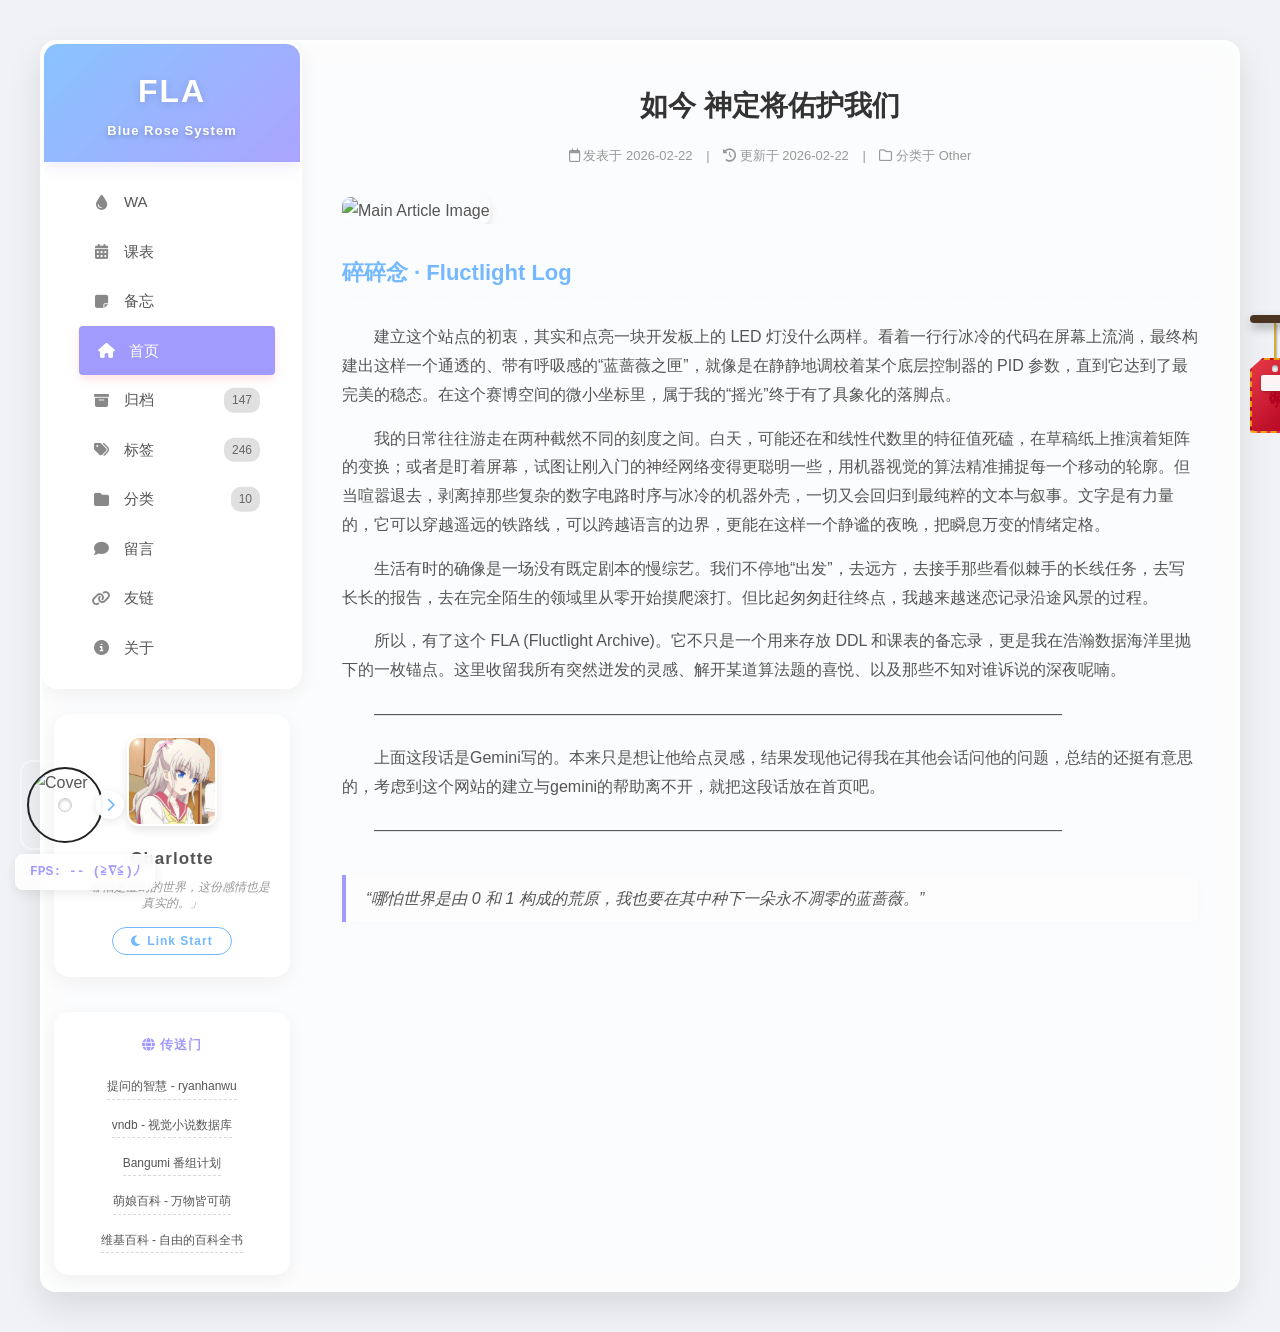
==== commit feeaec2e: "云端数据连接完成" ====
--- a/index.html
+++ b/index.html
@@ -120,6 +120,7 @@
     <script src="https://fastly.jsdelivr.net/gh/dylanNew/live2d/webgl/Live2D/lib/live2d.min.js"></script>
     <script src="https://unpkg.com/pixi-live2d-display@0.4.0/dist/cubism2.min.js"></script>
     <script src="music/playlist.js"></script>
+    <script src="https://unpkg.com/@supabase/supabase-js@2"></script>
     <script src="script.js"></script>
 </body>
 </html>
